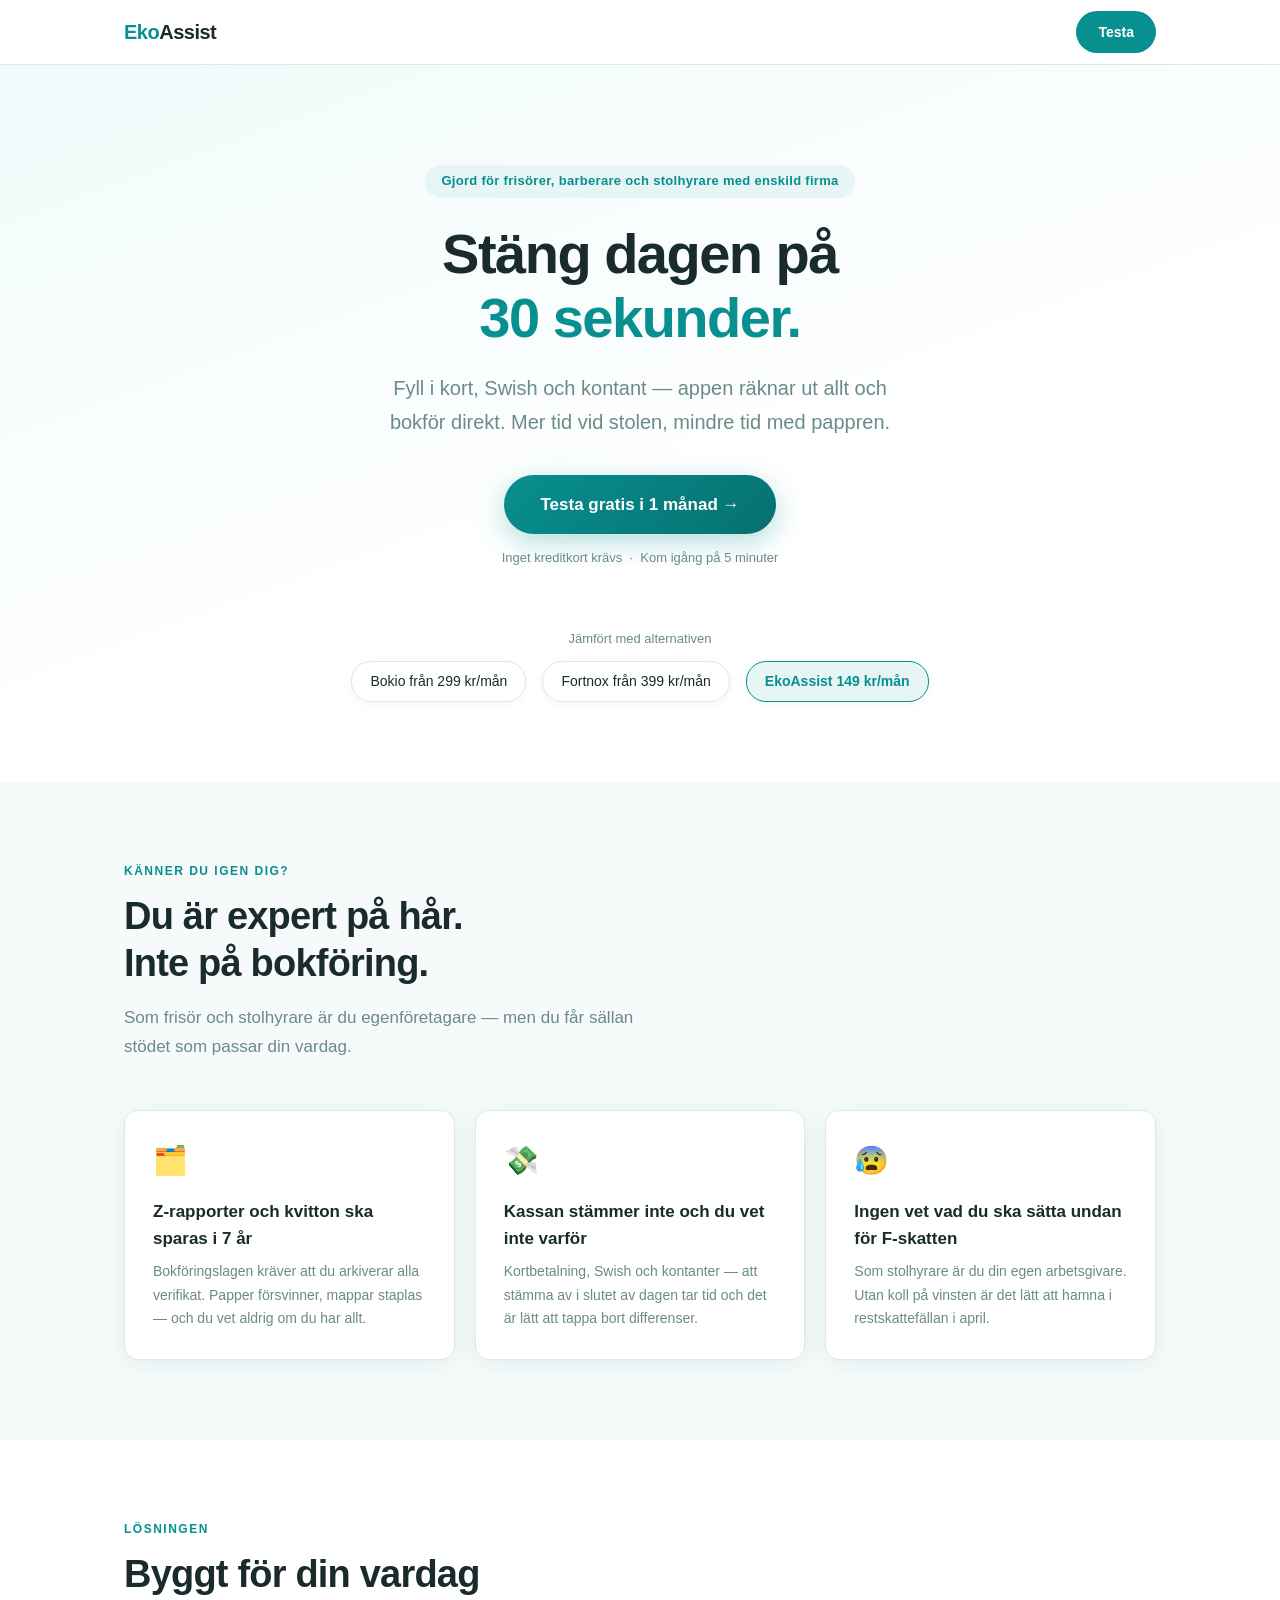
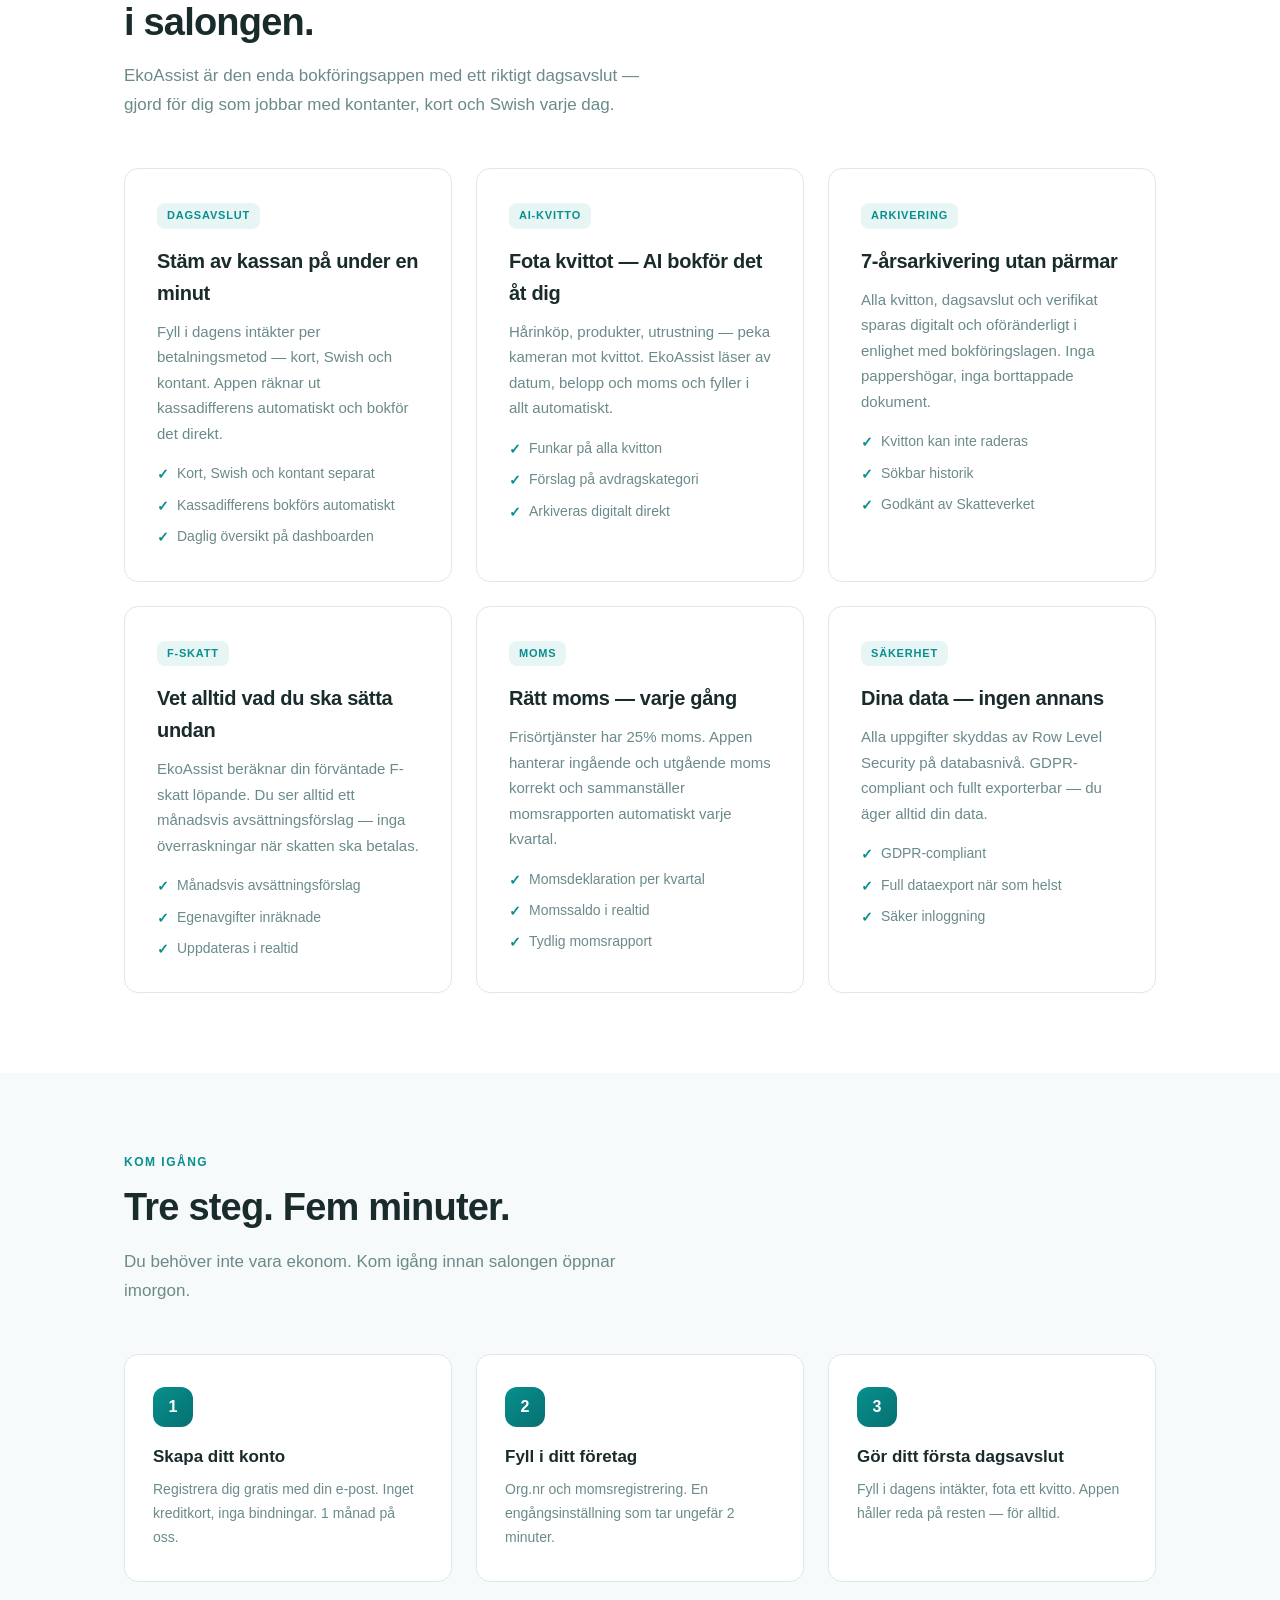
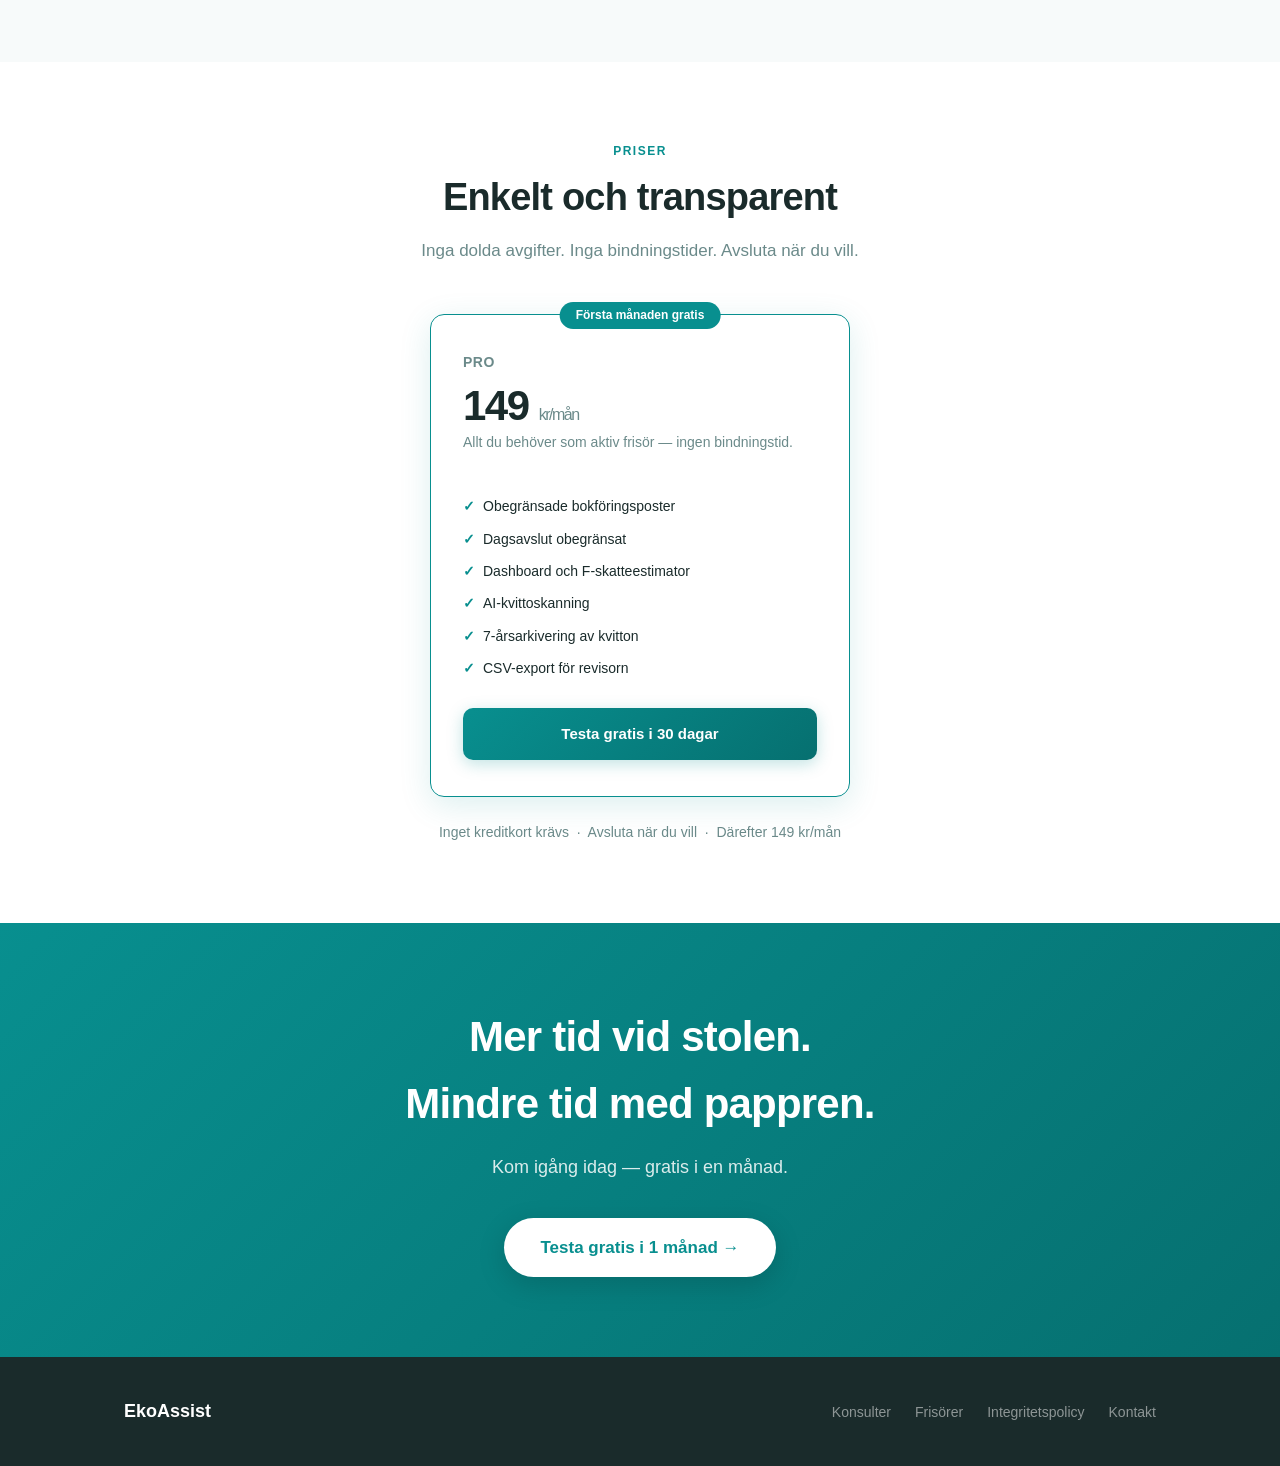
==== frisor/index.html @ 18a4c622 "Uppdatera landningssida: ta bort gratisplan, ny hero-copy - konsult/index.html: ta bort gratisplan, " ====
<!DOCTYPE html>
<html lang="sv">
<head>
  <meta charset="UTF-8" />
  <meta name="viewport" content="width=device-width, initial-scale=1.0" />
  <title>EkoAssist — Bokföring för frisörer och stolhyrare</title>
  <meta name="description" content="Dagsavslut, kvittoskanning och 7-årsarkivering. EkoAssist är bokföringsappen byggd för frisörer med enskild firma — smidig hantering av kassan varje dag." />
  <link rel="canonical" href="https://ekoassist.se/frisor" />
  <link rel="stylesheet" href="../assets/style.css" />

  <!-- Open Graph -->
  <meta property="og:title" content="EkoAssist — Bokföring för frisörer" />
  <meta property="og:description" content="Dagsavslut, kvittoskanning och 7-årsarkivering. Gjord för frisörer med enskild firma." />
  <meta property="og:url" content="https://ekoassist.se/frisor" />
  <meta property="og:type" content="website" />
</head>
<body>

  <!-- NAV -->
  <nav>
    <div class="container nav-inner">
      <a class="logo" href="https://ekoassist.se">Eko<span>Assist</span></a>
      <a class="nav-cta" href="https://app.ekoassist.se">Testa</a>
    </div>
  </nav>

  <!-- HERO -->
  <section class="hero">
    <div class="container">
      <div class="badge">Gjord för frisörer, barberare och stolhyrare med enskild firma</div>
      <h1>Stäng dagen på<br><em>30 sekunder.</em></h1>
      <p>Fyll i kort, Swish och kontant — appen räknar ut allt och bokför direkt. Mer tid vid stolen, mindre tid med pappren.</p>
      <a class="hero-cta" href="https://app.ekoassist.se">
        Testa gratis i 1 månad →
      </a>
      <span class="hero-sub">Inget kreditkort krävs &nbsp;·&nbsp; Kom igång på 5 minuter</span>

      <div class="hero-logos">
        <div>Jämfört med alternativen</div>
        <div class="vs-row">
          <div class="vs-chip">Bokio från 299 kr/mån</div>
          <div class="vs-chip">Fortnox från 399 kr/mån</div>
          <div class="vs-chip highlight">EkoAssist 149 kr/mån</div>
        </div>
      </div>
    </div>
  </section>

  <!-- PROBLEM -->
  <section class="problem">
    <div class="container">
      <div class="section-label">Känner du igen dig?</div>
      <h2 class="section-title">Du är expert på hår.<br>Inte på bokföring.</h2>
      <p class="section-sub">Som frisör och stolhyrare är du egenföretagare — men du får sällan stödet som passar din vardag.</p>
      <div class="pain-grid">
        <div class="pain-card">
          <div class="pain-icon">🗂️</div>
          <h3>Z-rapporter och kvitton ska sparas i 7 år</h3>
          <p>Bokföringslagen kräver att du arkiverar alla verifikat. Papper försvinner, mappar staplas — och du vet aldrig om du har allt.</p>
        </div>
        <div class="pain-card">
          <div class="pain-icon">💸</div>
          <h3>Kassan stämmer inte och du vet inte varför</h3>
          <p>Kortbetalning, Swish och kontanter — att stämma av i slutet av dagen tar tid och det är lätt att tappa bort differenser.</p>
        </div>
        <div class="pain-card">
          <div class="pain-icon">😰</div>
          <h3>Ingen vet vad du ska sätta undan för F-skatten</h3>
          <p>Som stolhyrare är du din egen arbetsgivare. Utan koll på vinsten är det lätt att hamna i restskattefällan i april.</p>
        </div>
      </div>
    </div>
  </section>

  <!-- FEATURES -->
  <section class="features">
    <div class="container">
      <div class="section-label">Lösningen</div>
      <h2 class="section-title">Byggt för din vardag<br>i salongen.</h2>
      <p class="section-sub">EkoAssist är den enda bokföringsappen med ett riktigt dagsavslut — gjord för dig som jobbar med kontanter, kort och Swish varje dag.</p>
      <div class="features-grid">

        <div class="feature-card">
          <div class="feature-tag">Dagsavslut</div>
          <h3>Stäm av kassan på under en minut</h3>
          <p>Fyll i dagens intäkter per betalningsmetod — kort, Swish och kontant. Appen räknar ut kassadifferens automatiskt och bokför det direkt.</p>
          <ul class="feature-list">
            <li>Kort, Swish och kontant separat</li>
            <li>Kassadifferens bokförs automatiskt</li>
            <li>Daglig översikt på dashboarden</li>
          </ul>
        </div>

        <div class="feature-card">
          <div class="feature-tag">AI-kvitto</div>
          <h3>Fota kvittot — AI bokför det åt dig</h3>
          <p>Hårinköp, produkter, utrustning — peka kameran mot kvittot. EkoAssist läser av datum, belopp och moms och fyller i allt automatiskt.</p>
          <ul class="feature-list">
            <li>Funkar på alla kvitton</li>
            <li>Förslag på avdragskategori</li>
            <li>Arkiveras digitalt direkt</li>
          </ul>
        </div>

        <div class="feature-card">
          <div class="feature-tag">Arkivering</div>
          <h3>7-årsarkivering utan pärmar</h3>
          <p>Alla kvitton, dagsavslut och verifikat sparas digitalt och oföränderligt i enlighet med bokföringslagen. Inga pappershögar, inga borttappade dokument.</p>
          <ul class="feature-list">
            <li>Kvitton kan inte raderas</li>
            <li>Sökbar historik</li>
            <li>Godkänt av Skatteverket</li>
          </ul>
        </div>

        <div class="feature-card">
          <div class="feature-tag">F-skatt</div>
          <h3>Vet alltid vad du ska sätta undan</h3>
          <p>EkoAssist beräknar din förväntade F-skatt löpande. Du ser alltid ett månadsvis avsättningsförslag — inga överraskningar när skatten ska betalas.</p>
          <ul class="feature-list">
            <li>Månadsvis avsättningsförslag</li>
            <li>Egenavgifter inräknade</li>
            <li>Uppdateras i realtid</li>
          </ul>
        </div>

        <div class="feature-card">
          <div class="feature-tag">Moms</div>
          <h3>Rätt moms — varje gång</h3>
          <p>Frisörtjänster har 25% moms. Appen hanterar ingående och utgående moms korrekt och sammanställer momsrapporten automatiskt varje kvartal.</p>
          <ul class="feature-list">
            <li>Momsdeklaration per kvartal</li>
            <li>Momssaldo i realtid</li>
            <li>Tydlig momsrapport</li>
          </ul>
        </div>

        <div class="feature-card">
          <div class="feature-tag">Säkerhet</div>
          <h3>Dina data — ingen annans</h3>
          <p>Alla uppgifter skyddas av Row Level Security på databasnivå. GDPR-compliant och fullt exporterbar — du äger alltid din data.</p>
          <ul class="feature-list">
            <li>GDPR-compliant</li>
            <li>Full dataexport när som helst</li>
            <li>Säker inloggning</li>
          </ul>
        </div>

      </div>
    </div>
  </section>

  <!-- HOW IT WORKS -->
  <section class="how">
    <div class="container">
      <div class="section-label">Kom igång</div>
      <h2 class="section-title">Tre steg. Fem minuter.</h2>
      <p class="section-sub">Du behöver inte vara ekonom. Kom igång innan salongen öppnar imorgon.</p>
      <div class="steps">
        <div class="step">
          <div class="step-num">1</div>
          <h3>Skapa ditt konto</h3>
          <p>Registrera dig gratis med din e-post. Inget kreditkort, inga bindningar. 1 månad på oss.</p>
        </div>
        <div class="step">
          <div class="step-num">2</div>
          <h3>Fyll i ditt företag</h3>
          <p>Org.nr och momsregistrering. En engångsinställning som tar ungefär 2 minuter.</p>
        </div>
        <div class="step">
          <div class="step-num">3</div>
          <h3>Gör ditt första dagsavslut</h3>
          <p>Fyll i dagens intäkter, fota ett kvitto. Appen håller reda på resten — för alltid.</p>
        </div>
      </div>
    </div>
  </section>

  <!-- PRICING -->
  <section class="pricing">
    <div class="container">
      <div class="section-label">Priser</div>
      <h2 class="section-title">Enkelt och transparent</h2>
      <p class="section-sub" style="margin: 0 auto;">Inga dolda avgifter. Inga bindningstider. Avsluta när du vill.</p>
      <div class="pricing-grid pricing-single">

        <div class="price-card featured">
          <div class="featured-badge">Första månaden gratis</div>
          <div class="price-name">Pro</div>
          <div class="price-amount">149 <span>kr/mån</span></div>
          <div class="price-desc">Allt du behöver som aktiv frisör — ingen bindningstid.</div>
          <ul class="price-features">
            <li>Obegränsade bokföringsposter</li>
            <li>Dagsavslut obegränsat</li>
            <li>Dashboard och F-skatteestimator</li>
            <li>AI-kvittoskanning</li>
            <li>7-årsarkivering av kvitton</li>
            <li>CSV-export för revisorn</li>
          </ul>
          <a class="price-btn primary" href="https://app.ekoassist.se">Testa gratis i 30 dagar</a>
        </div>

      </div>
      <p class="pricing-note">Inget kreditkort krävs &nbsp;·&nbsp; Avsluta när du vill &nbsp;·&nbsp; Därefter 149 kr/mån</p>
    </div>
  </section>

  <!-- CTA BANNER -->
  <section class="cta-banner">
    <div class="container">
      <h2>Mer tid vid stolen.<br>Mindre tid med pappren.</h2>
      <p>Kom igång idag — gratis i en månad.</p>
      <a class="cta-white" href="https://app.ekoassist.se">Testa gratis i 1 månad →</a>
    </div>
  </section>

  <!-- FOOTER -->
  <footer>
    <div class="container footer-inner">
      <div class="footer-logo">EkoAssist</div>
      <ul class="footer-links">
        <li><a href="/konsult">Konsulter</a></li>
        <li><a href="/frisor">Frisörer</a></li>
        <li><a href="https://app.ekoassist.se/integritetspolicy">Integritetspolicy</a></li>
        <li><a href="mailto:hej@ekoassist.se">Kontakt</a></li>
      </ul>
    </div>
  </footer>

</body>
</html>
---- assets/style.css ----
/* ── Reset & base ──────────────────────────────────── */
*, *::before, *::after { box-sizing: border-box; margin: 0; padding: 0; }

:root {
  --teal:       #088F8F;
  --teal-dark:  #067070;
  --teal-light: #E8F5F5;
  --bg:         #F7FAFA;
  --white:      #FFFFFF;
  --text:       #1A2B2B;
  --muted:      #6B8A8A;
  --border:     #DDE8E8;
  --radius:     14px;
  --shadow:     0 4px 24px rgba(8,143,143,0.10);
}

html { scroll-behavior: smooth; }

body {
  font-family: -apple-system, BlinkMacSystemFont, 'Segoe UI', sans-serif;
  font-size: 16px;
  color: var(--text);
  background: var(--white);
  line-height: 1.6;
}

/* ── Layout ────────────────────────────────────────── */
.container {
  max-width: 1080px;
  margin: 0 auto;
  padding: 0 24px;
}

section { padding: 80px 0; }

/* ── Nav ────────────────────────────────────────────── */
nav {
  position: sticky;
  top: 0;
  z-index: 100;
  background: rgba(255,255,255,0.92);
  backdrop-filter: blur(12px);
  border-bottom: 1px solid var(--border);
}

.nav-inner {
  display: flex;
  align-items: center;
  justify-content: space-between;
  height: 64px;
}

.logo {
  font-size: 20px;
  font-weight: 800;
  color: var(--teal);
  text-decoration: none;
  letter-spacing: -0.5px;
}

.logo span { color: var(--text); }

.nav-cta {
  background: var(--teal);
  color: var(--white);
  border: none;
  border-radius: 24px;
  padding: 10px 22px;
  font-size: 14px;
  font-weight: 600;
  cursor: pointer;
  text-decoration: none;
  transition: background 0.2s;
}

.nav-cta:hover { background: var(--teal-dark); }

/* ── Hero ────────────────────────────────────────────── */
.hero {
  background: linear-gradient(160deg, #F0FAFA 0%, #FFFFFF 60%);
  padding: 100px 0 80px;
  text-align: center;
}

.badge {
  display: inline-block;
  background: var(--teal-light);
  color: var(--teal);
  font-size: 13px;
  font-weight: 600;
  padding: 6px 16px;
  border-radius: 20px;
  margin-bottom: 24px;
  letter-spacing: 0.3px;
}

.hero h1 {
  font-size: clamp(32px, 5vw, 56px);
  font-weight: 800;
  letter-spacing: -1.5px;
  line-height: 1.15;
  margin-bottom: 20px;
  color: var(--text);
}

.hero h1 em {
  font-style: normal;
  color: var(--teal);
}

.hero p {
  font-size: clamp(16px, 2vw, 20px);
  color: var(--muted);
  max-width: 540px;
  margin: 0 auto 36px;
  line-height: 1.7;
}

.hero-cta {
  display: inline-flex;
  align-items: center;
  gap: 8px;
  background: linear-gradient(135deg, var(--teal) 0%, var(--teal-dark) 100%);
  color: var(--white);
  padding: 16px 36px;
  border-radius: 50px;
  font-size: 17px;
  font-weight: 700;
  text-decoration: none;
  box-shadow: 0 8px 28px rgba(8,143,143,0.30);
  transition: transform 0.2s, box-shadow 0.2s;
}

.hero-cta:hover {
  transform: translateY(-2px);
  box-shadow: 0 12px 36px rgba(8,143,143,0.38);
}

.hero-sub {
  display: block;
  margin-top: 14px;
  font-size: 13px;
  color: var(--muted);
}

.hero-logos {
  margin-top: 60px;
  font-size: 13px;
  color: var(--muted);
}

.vs-row {
  display: flex;
  align-items: center;
  justify-content: center;
  gap: 16px;
  margin-top: 12px;
  flex-wrap: wrap;
}

.vs-chip {
  background: var(--white);
  border: 1px solid var(--border);
  border-radius: 20px;
  padding: 8px 18px;
  font-size: 14px;
  font-weight: 500;
  color: var(--text);
  box-shadow: 0 2px 8px rgba(8,143,143,0.06);
}

.vs-chip.highlight {
  background: var(--teal-light);
  border-color: var(--teal);
  color: var(--teal);
  font-weight: 700;
}

/* ── Problem ─────────────────────────────────────────── */
.problem { background: var(--bg); }

.section-label {
  font-size: 12px;
  font-weight: 700;
  letter-spacing: 1.5px;
  text-transform: uppercase;
  color: var(--teal);
  margin-bottom: 12px;
}

.section-title {
  font-size: clamp(24px, 3.5vw, 38px);
  font-weight: 800;
  letter-spacing: -0.8px;
  margin-bottom: 16px;
  line-height: 1.25;
}

.section-sub {
  font-size: 17px;
  color: var(--muted);
  max-width: 520px;
  line-height: 1.7;
  margin-bottom: 48px;
}

.pain-grid {
  display: grid;
  grid-template-columns: repeat(auto-fit, minmax(280px, 1fr));
  gap: 20px;
}

.pain-card {
  background: var(--white);
  border-radius: var(--radius);
  padding: 28px;
  border: 1px solid var(--border);
  box-shadow: var(--shadow);
}

.pain-icon { font-size: 28px; margin-bottom: 14px; }

.pain-card h3 {
  font-size: 17px;
  font-weight: 700;
  margin-bottom: 8px;
  color: var(--text);
}

.pain-card p { font-size: 14px; color: var(--muted); line-height: 1.7; }

/* ── Features ─────────────────────────────────────────── */
.features { background: var(--white); }

.features-grid {
  display: grid;
  grid-template-columns: repeat(auto-fit, minmax(300px, 1fr));
  gap: 24px;
  margin-top: 8px;
}

.feature-card {
  border-radius: var(--radius);
  padding: 32px;
  border: 1.5px solid var(--border);
  transition: border-color 0.2s, box-shadow 0.2s;
}

.feature-card:hover {
  border-color: var(--teal);
  box-shadow: var(--shadow);
}

.feature-tag {
  display: inline-block;
  background: var(--teal-light);
  color: var(--teal);
  font-size: 11px;
  font-weight: 700;
  letter-spacing: 0.8px;
  text-transform: uppercase;
  padding: 4px 10px;
  border-radius: 8px;
  margin-bottom: 16px;
}

.feature-card h3 {
  font-size: 20px;
  font-weight: 700;
  margin-bottom: 10px;
  letter-spacing: -0.3px;
}

.feature-card p { font-size: 15px; color: var(--muted); line-height: 1.7; }

.feature-list {
  list-style: none;
  margin-top: 16px;
  display: flex;
  flex-direction: column;
  gap: 8px;
}

.feature-list li {
  font-size: 14px;
  color: var(--muted);
  display: flex;
  align-items: flex-start;
  gap: 8px;
}

.feature-list li::before {
  content: '✓';
  color: var(--teal);
  font-weight: 700;
  flex-shrink: 0;
  margin-top: 1px;
}

/* ── How it works ─────────────────────────────────────── */
.how { background: var(--bg); }

.steps {
  display: grid;
  grid-template-columns: repeat(auto-fit, minmax(260px, 1fr));
  gap: 24px;
  margin-top: 8px;
  counter-reset: step;
}

.step {
  background: var(--white);
  border-radius: var(--radius);
  padding: 32px 28px;
  border: 1px solid var(--border);
  position: relative;
}

.step-num {
  width: 40px;
  height: 40px;
  background: linear-gradient(135deg, var(--teal) 0%, var(--teal-dark) 100%);
  color: var(--white);
  border-radius: 12px;
  display: flex;
  align-items: center;
  justify-content: center;
  font-size: 16px;
  font-weight: 800;
  margin-bottom: 16px;
}

.step h3 { font-size: 17px; font-weight: 700; margin-bottom: 8px; }
.step p  { font-size: 14px; color: var(--muted); line-height: 1.7; }

/* ── Pricing ─────────────────────────────────────────── */
.pricing { background: var(--white); text-align: center; }

.pricing-grid {
  display: grid;
  grid-template-columns: repeat(auto-fit, minmax(280px, 1fr));
  gap: 24px;
  max-width: 680px;
  margin: 48px auto 0;
}

.pricing-single {
  max-width: 420px;
}

.price-card {
  border-radius: var(--radius);
  padding: 36px 32px;
  border: 1.5px solid var(--border);
  text-align: left;
}

.price-card.featured {
  border-color: var(--teal);
  box-shadow: 0 8px 32px rgba(8,143,143,0.14);
  position: relative;
}

.featured-badge {
  position: absolute;
  top: -13px;
  left: 50%;
  transform: translateX(-50%);
  background: var(--teal);
  color: var(--white);
  font-size: 12px;
  font-weight: 700;
  padding: 4px 16px;
  border-radius: 20px;
  white-space: nowrap;
}

.price-name {
  font-size: 14px;
  font-weight: 700;
  letter-spacing: 0.5px;
  text-transform: uppercase;
  color: var(--muted);
  margin-bottom: 12px;
}

.price-amount {
  font-size: 42px;
  font-weight: 800;
  color: var(--text);
  letter-spacing: -1.5px;
  line-height: 1;
  margin-bottom: 4px;
}

.price-amount span { font-size: 16px; font-weight: 500; color: var(--muted); }

.price-desc {
  font-size: 14px;
  color: var(--muted);
  margin-bottom: 24px;
  min-height: 40px;
}

.price-features {
  list-style: none;
  display: flex;
  flex-direction: column;
  gap: 10px;
  margin-bottom: 28px;
}

.price-features li {
  font-size: 14px;
  color: var(--text);
  display: flex;
  align-items: flex-start;
  gap: 8px;
}

.price-features li::before {
  content: '✓';
  color: var(--teal);
  font-weight: 700;
  flex-shrink: 0;
}

.price-features li.muted { color: var(--muted); }
.price-features li.muted::before { color: var(--border); }

.price-btn {
  display: block;
  width: 100%;
  padding: 14px;
  border-radius: 10px;
  font-size: 15px;
  font-weight: 700;
  text-align: center;
  text-decoration: none;
  cursor: pointer;
  border: none;
  transition: opacity 0.2s;
}

.price-btn:hover { opacity: 0.88; }

.price-btn.primary {
  background: linear-gradient(135deg, var(--teal) 0%, var(--teal-dark) 100%);
  color: var(--white);
  box-shadow: 0 4px 16px rgba(8,143,143,0.25);
}

.price-btn.secondary {
  background: var(--teal-light);
  color: var(--teal);
}

.pricing-note {
  margin-top: 24px;
  font-size: 14px;
  color: var(--muted);
}

/* ── CTA banner ─────────────────────────────────────────── */
.cta-banner {
  background: linear-gradient(135deg, var(--teal) 0%, var(--teal-dark) 100%);
  padding: 80px 0;
  text-align: center;
  color: var(--white);
}

.cta-banner h2 {
  font-size: clamp(26px, 4vw, 42px);
  font-weight: 800;
  letter-spacing: -0.8px;
  margin-bottom: 16px;
}

.cta-banner p {
  font-size: 18px;
  opacity: 0.85;
  margin-bottom: 36px;
}

.cta-white {
  display: inline-block;
  background: var(--white);
  color: var(--teal);
  padding: 16px 36px;
  border-radius: 50px;
  font-size: 17px;
  font-weight: 700;
  text-decoration: none;
  box-shadow: 0 8px 28px rgba(0,0,0,0.15);
  transition: transform 0.2s;
}

.cta-white:hover { transform: translateY(-2px); }

/* ── Footer ─────────────────────────────────────────────── */
footer {
  background: var(--text);
  color: rgba(255,255,255,0.6);
  padding: 40px 0;
}

.footer-inner {
  display: flex;
  align-items: center;
  justify-content: space-between;
  flex-wrap: wrap;
  gap: 16px;
}

.footer-logo {
  font-size: 18px;
  font-weight: 800;
  color: var(--white);
}

.footer-links {
  display: flex;
  gap: 24px;
  list-style: none;
}

.footer-links a {
  font-size: 14px;
  color: rgba(255,255,255,0.5);
  text-decoration: none;
  transition: color 0.2s;
}

.footer-links a:hover { color: var(--white); }

/* ── Responsive ─────────────────────────────────────────── */
@media (max-width: 640px) {
  section { padding: 56px 0; }
  .hero   { padding: 72px 0 56px; }
  .footer-inner { flex-direction: column; align-items: flex-start; }
}
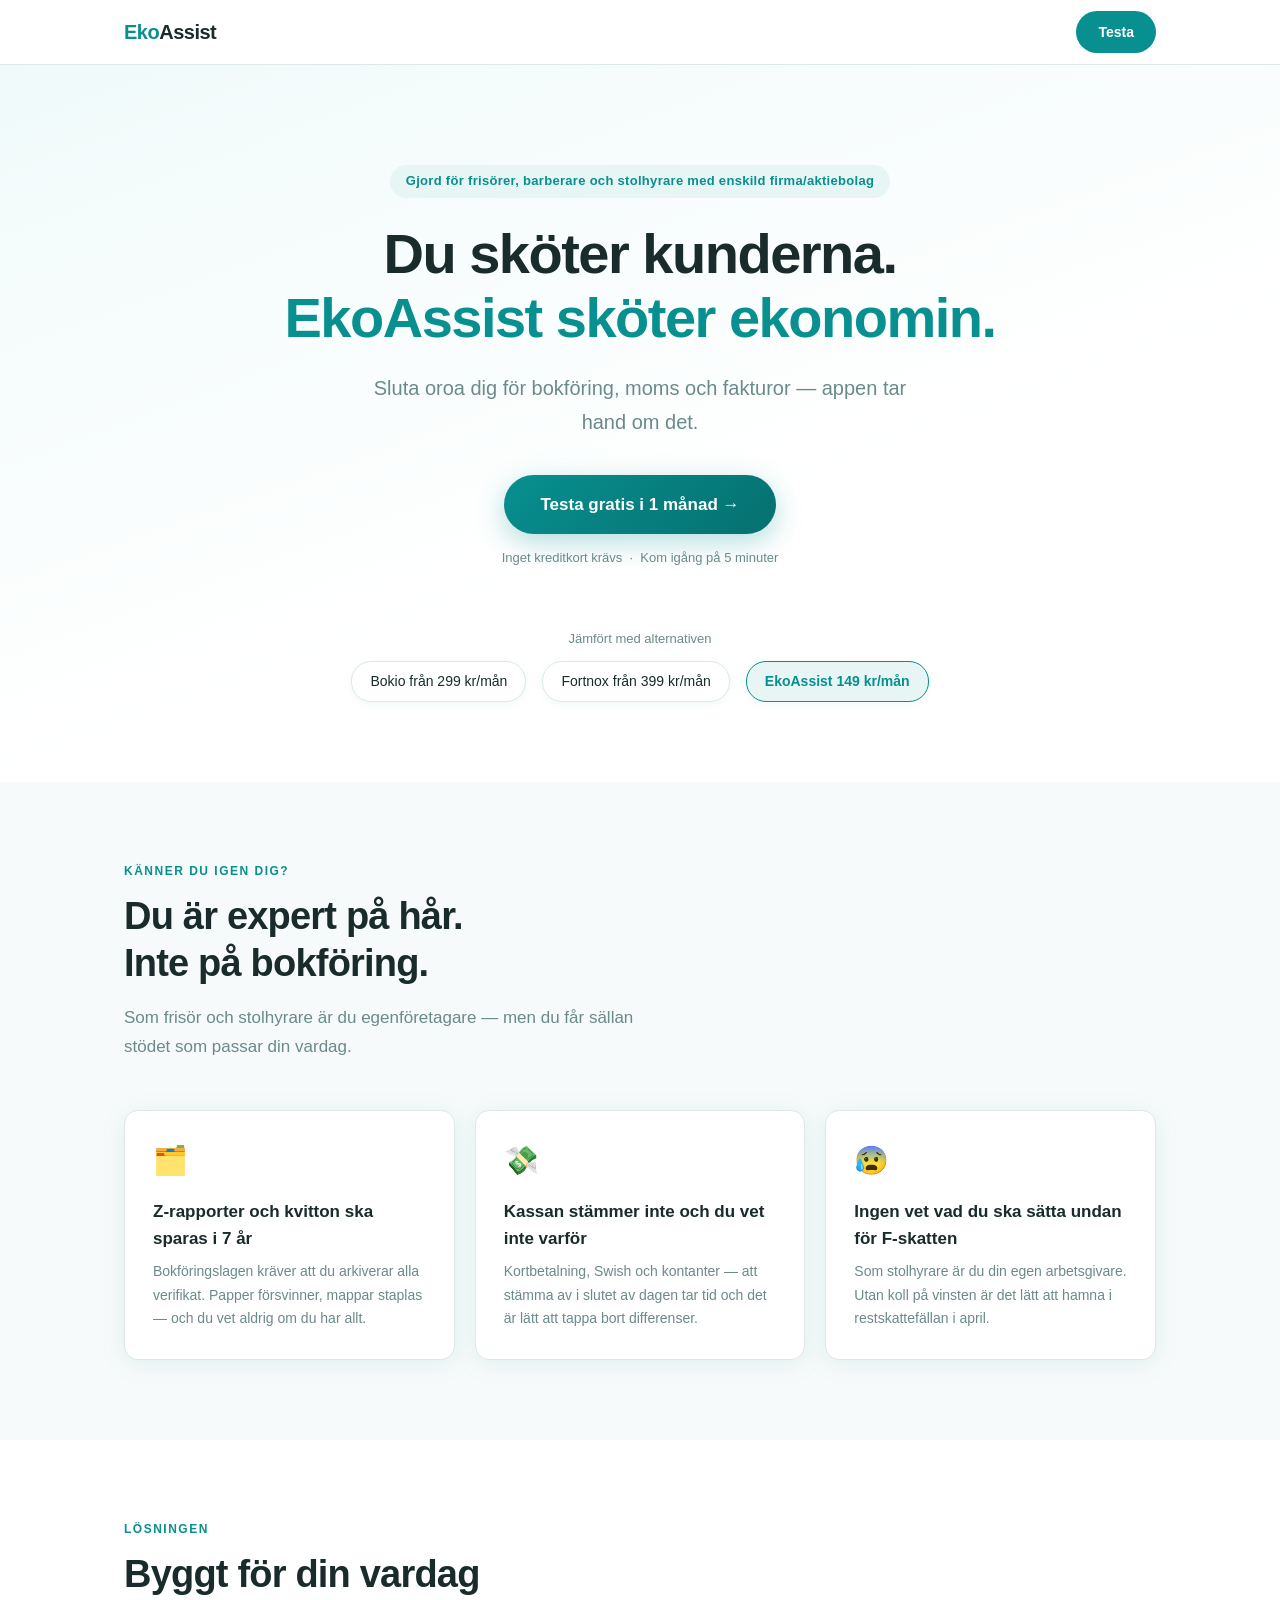
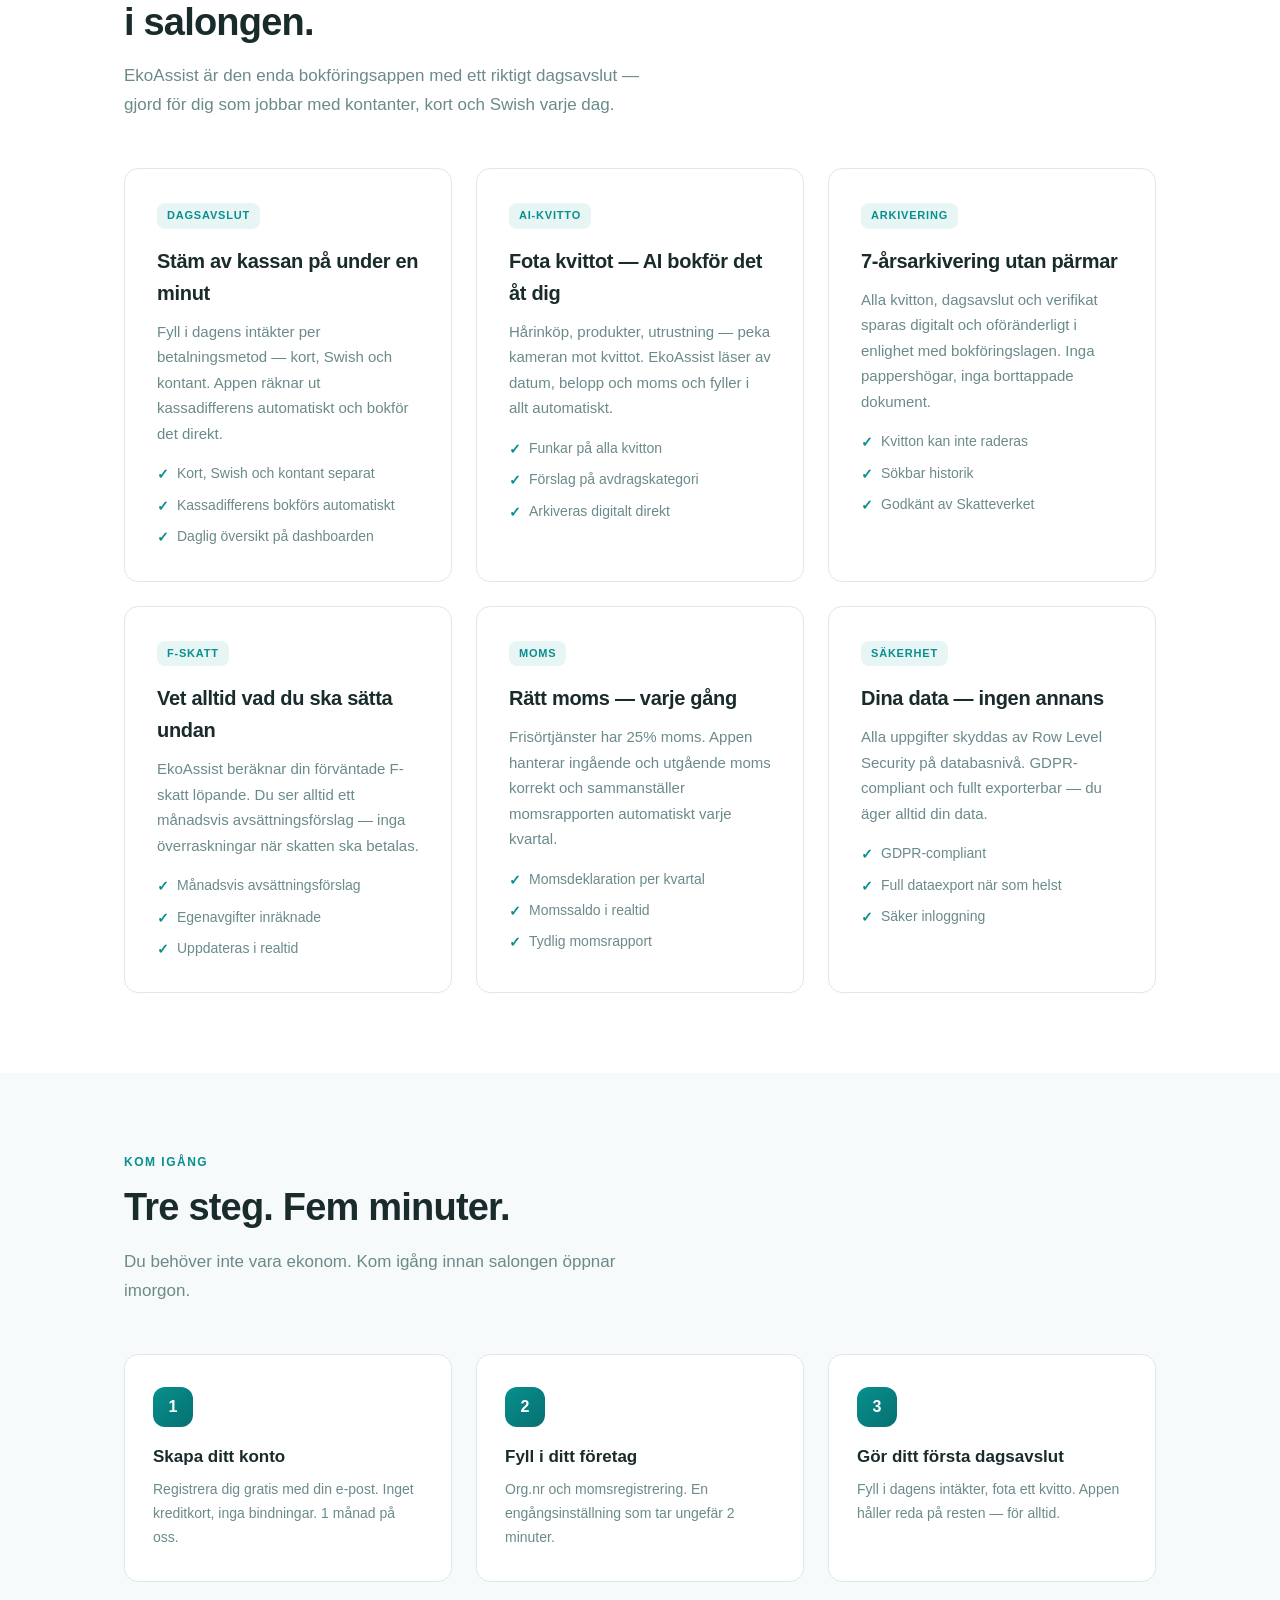
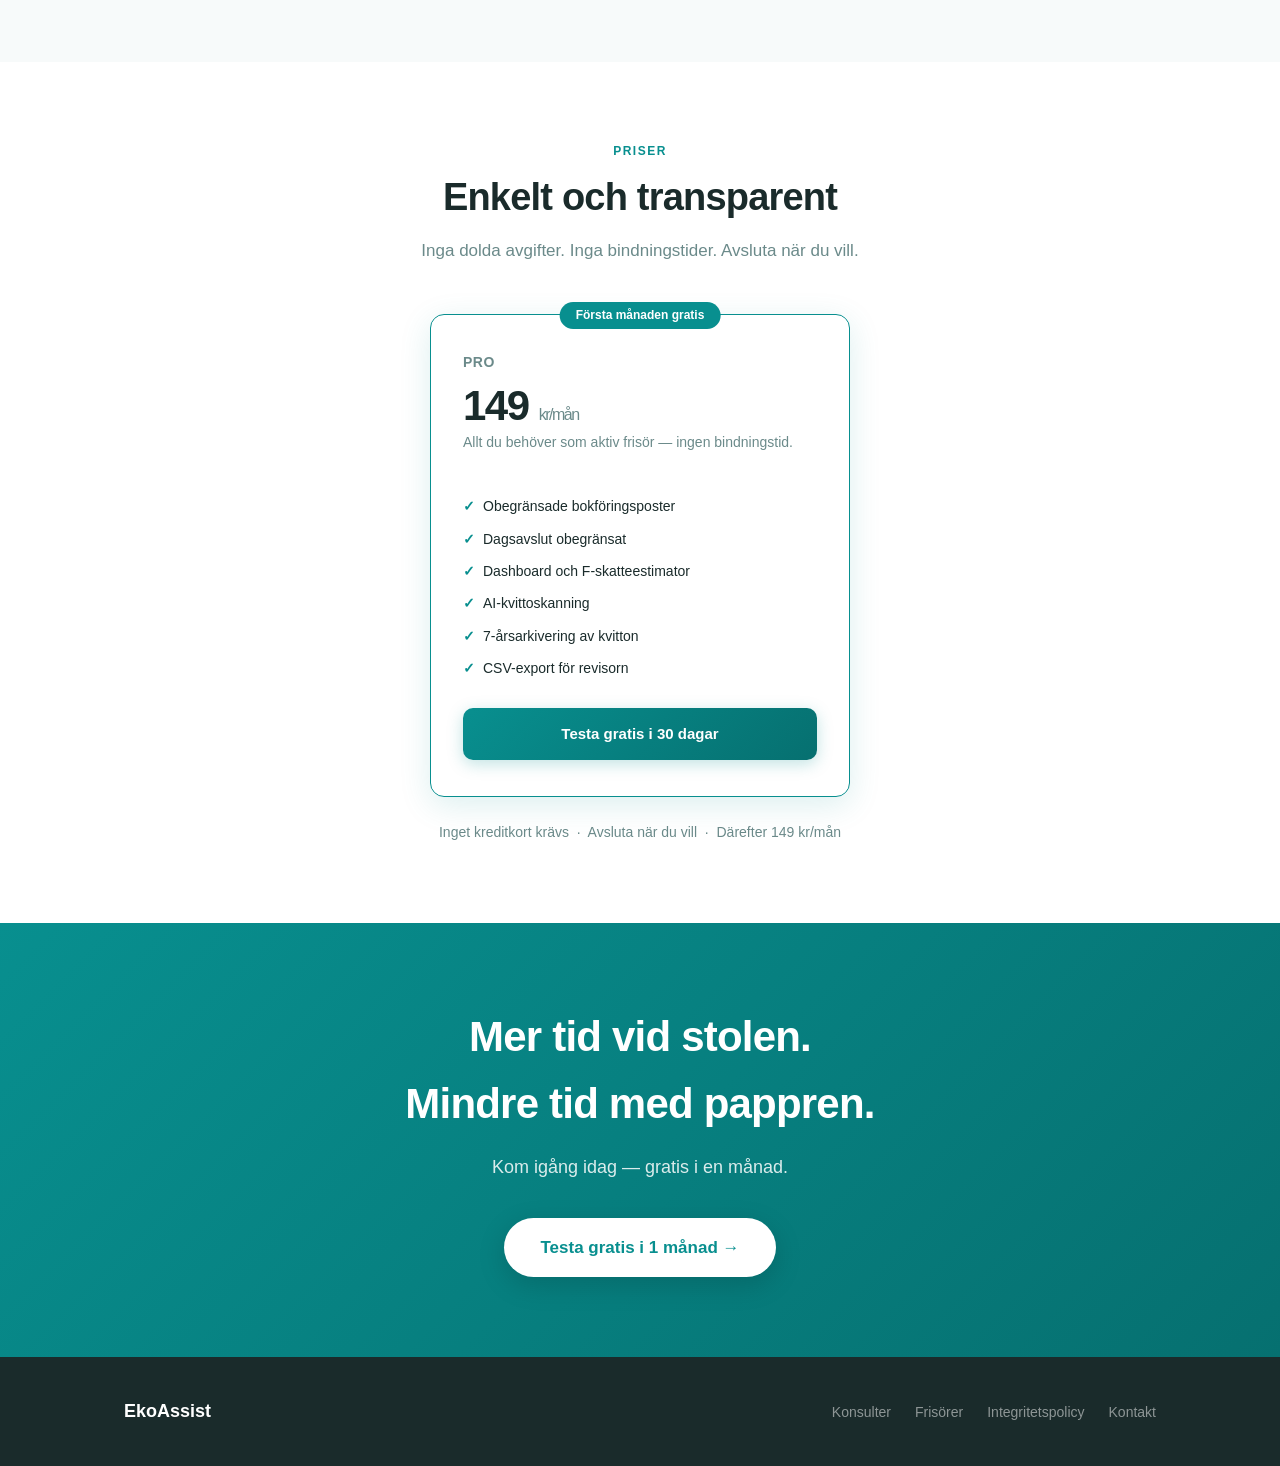
==== commit 8d7f52c8: "Ny slogan: 'Du sköter kunderna. EkoAssist sköter ekonomin.' - konsult/index.html: ny H1 + subline + " ====
--- a/frisor/index.html
+++ b/frisor/index.html
@@ -27,9 +27,9 @@
   <!-- HERO -->
   <section class="hero">
     <div class="container">
-      <div class="badge">Gjord för frisörer, barberare och stolhyrare med enskild firma</div>
-      <h1>Stäng dagen på<br><em>30 sekunder.</em></h1>
-      <p>Fyll i kort, Swish och kontant — appen räknar ut allt och bokför direkt. Mer tid vid stolen, mindre tid med pappren.</p>
+      <div class="badge">Gjord för frisörer, barberare och stolhyrare med enskild firma/aktiebolag</div>
+      <h1>Du sköter kunderna.<br><em>EkoAssist sköter ekonomin.</em></h1>
+      <p>Sluta oroa dig för bokföring, moms och fakturor — appen tar hand om det.</p>
       <a class="hero-cta" href="https://app.ekoassist.se">
         Testa gratis i 1 månad →
       </a>
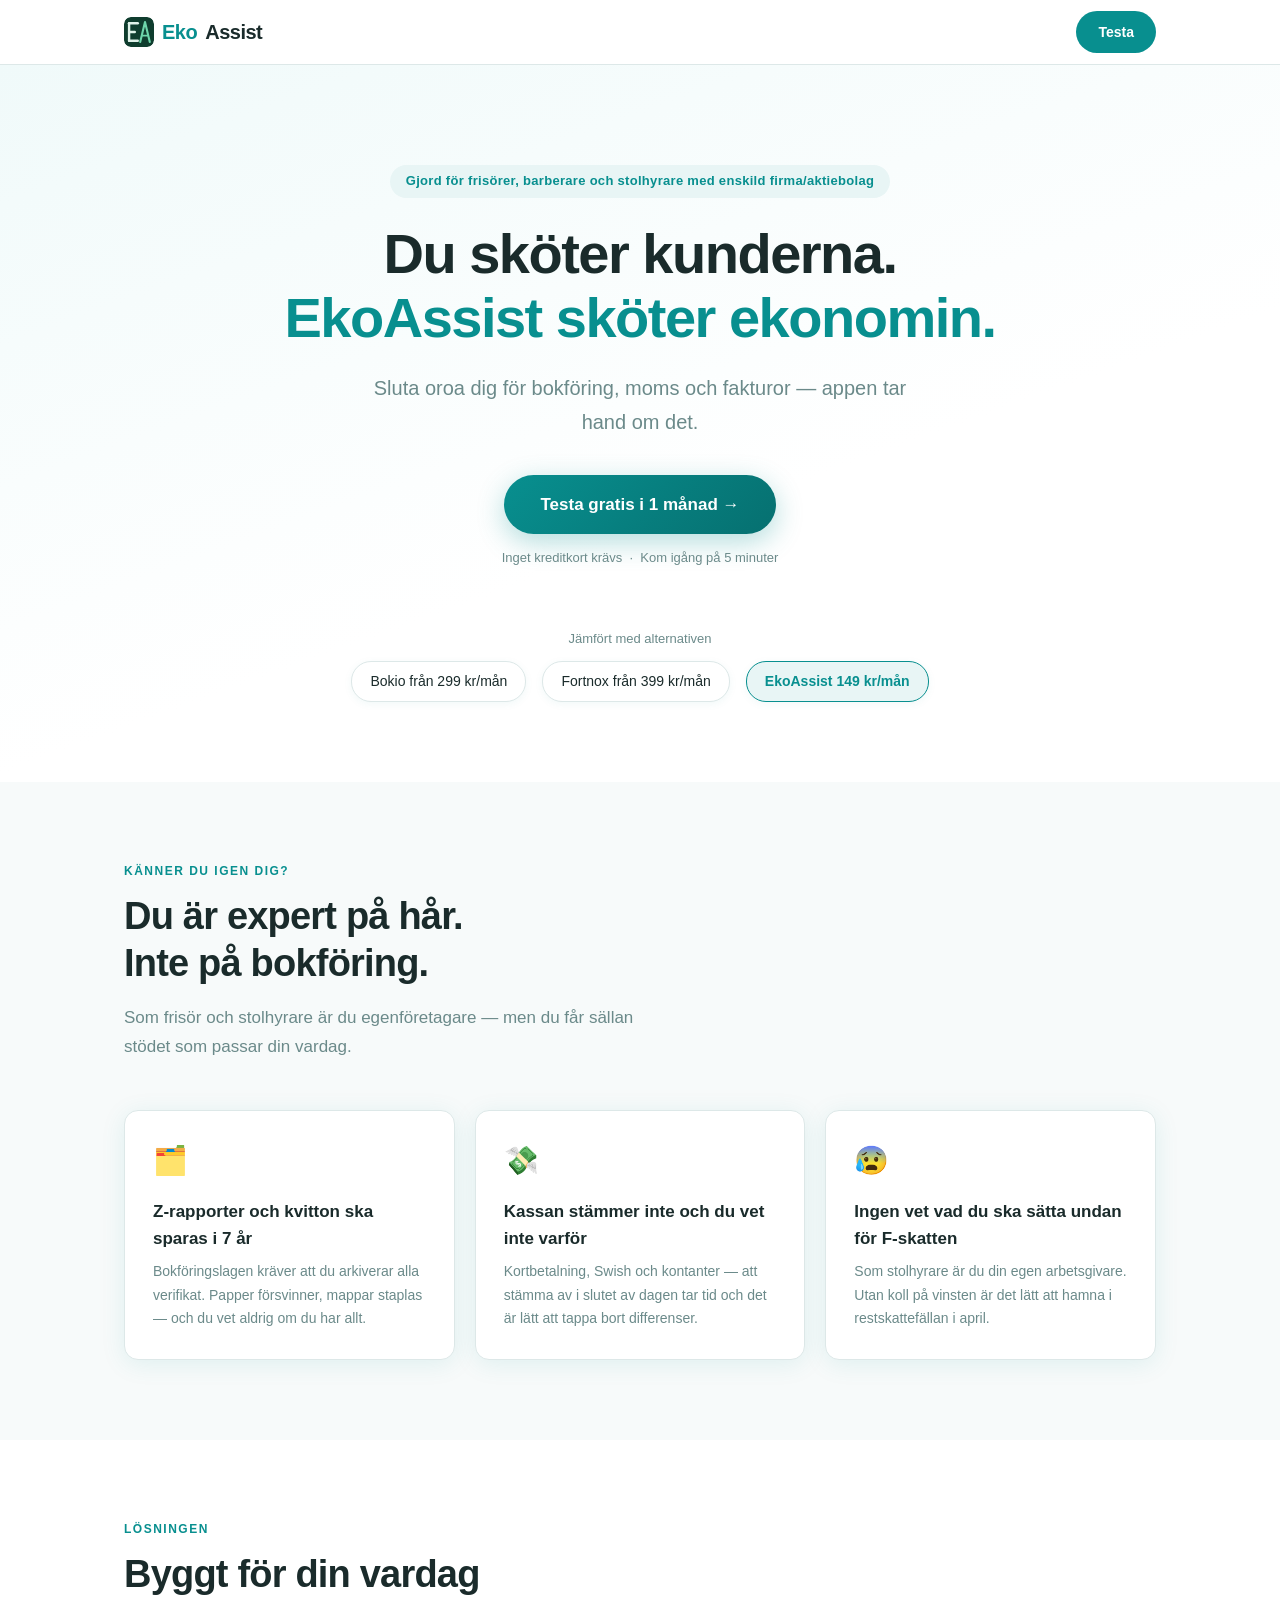
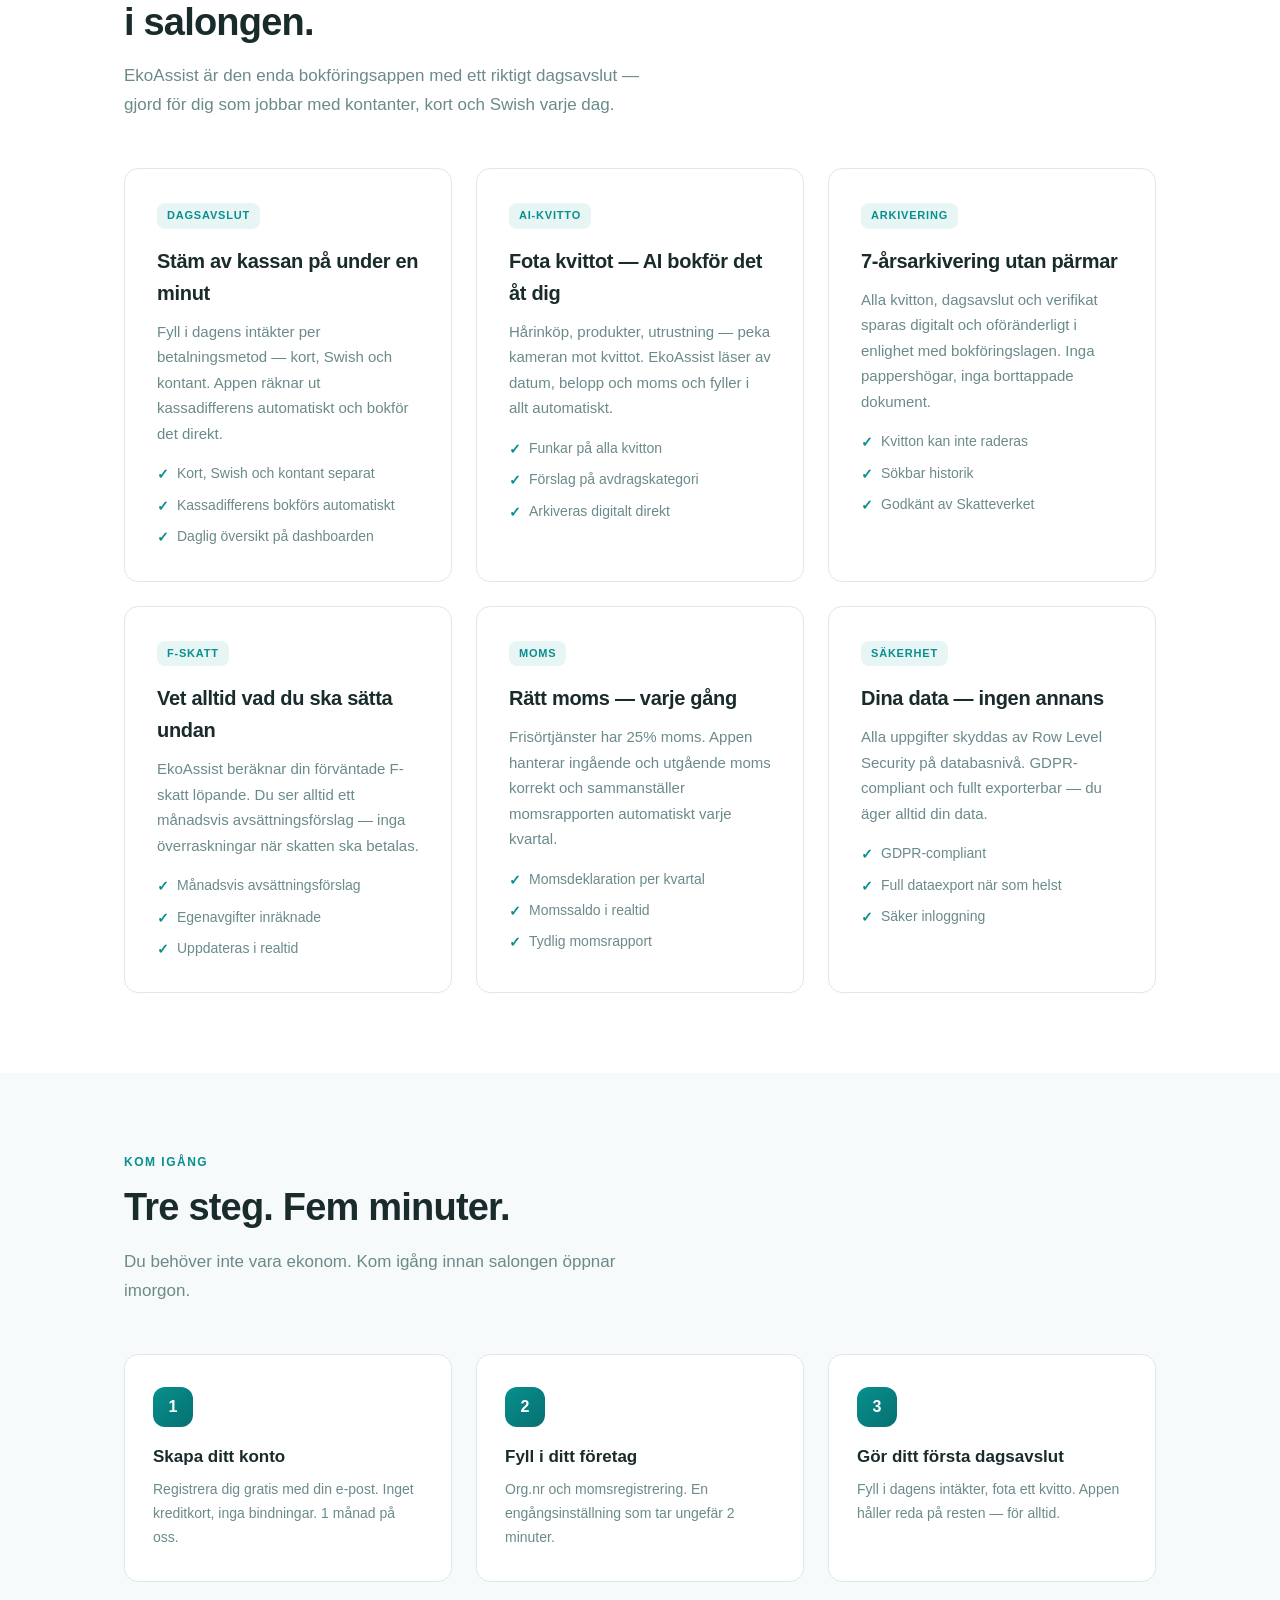
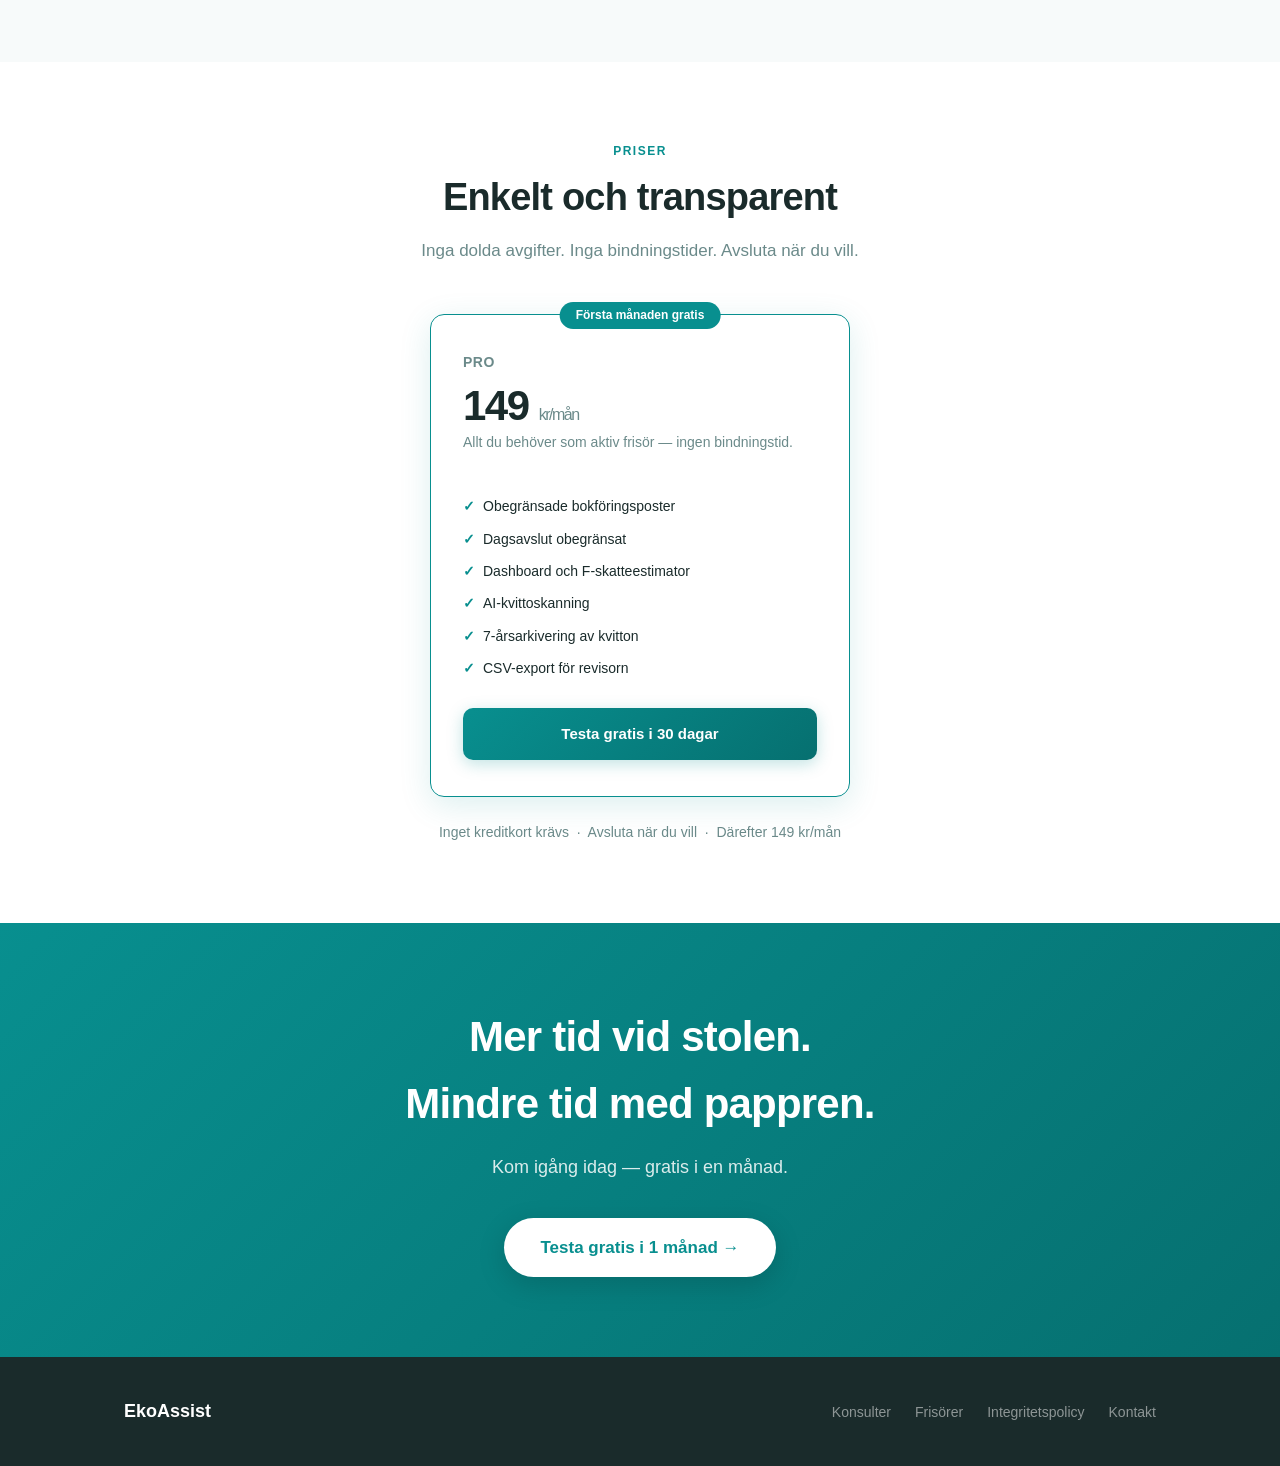
==== commit db80340a: "Lägg till favicon och logotyp på landningssidan - assets/ekoassist-favicon.svg: EA-monogram (mörk gr" ====
--- a/frisor/index.html
+++ b/frisor/index.html
@@ -7,6 +7,8 @@
   <meta name="description" content="Dagsavslut, kvittoskanning och 7-årsarkivering. EkoAssist är bokföringsappen byggd för frisörer med enskild firma — smidig hantering av kassan varje dag." />
   <link rel="canonical" href="https://ekoassist.se/frisor" />
   <link rel="stylesheet" href="../assets/style.css" />
+  <link rel="icon" type="image/svg+xml" href="../assets/ekoassist-favicon.svg" />
+  <link rel="apple-touch-icon" href="../assets/ekoassist-favicon.svg" />
 
   <!-- Open Graph -->
   <meta property="og:title" content="EkoAssist — Bokföring för frisörer" />
@@ -19,7 +21,10 @@
   <!-- NAV -->
   <nav>
     <div class="container nav-inner">
-      <a class="logo" href="https://ekoassist.se">Eko<span>Assist</span></a>
+      <a class="logo" href="https://ekoassist.se">
+        <img src="../assets/ekoassist-favicon.svg" alt="" class="nav-icon">
+        Eko<span>Assist</span>
+      </a>
       <a class="nav-cta" href="https://app.ekoassist.se">Testa</a>
     </div>
   </nav>
--- a/assets/style.css
+++ b/assets/style.css
@@ -51,6 +51,9 @@
 }
 
 .logo {
+  display: flex;
+  align-items: center;
+  gap: 8px;
   font-size: 20px;
   font-weight: 800;
   color: var(--teal);
@@ -59,6 +62,13 @@
 }
 
 .logo span { color: var(--text); }
+
+.nav-icon {
+  width: 30px;
+  height: 30px;
+  border-radius: 7px;
+  flex-shrink: 0;
+}
 
 .nav-cta {
   background: var(--teal);
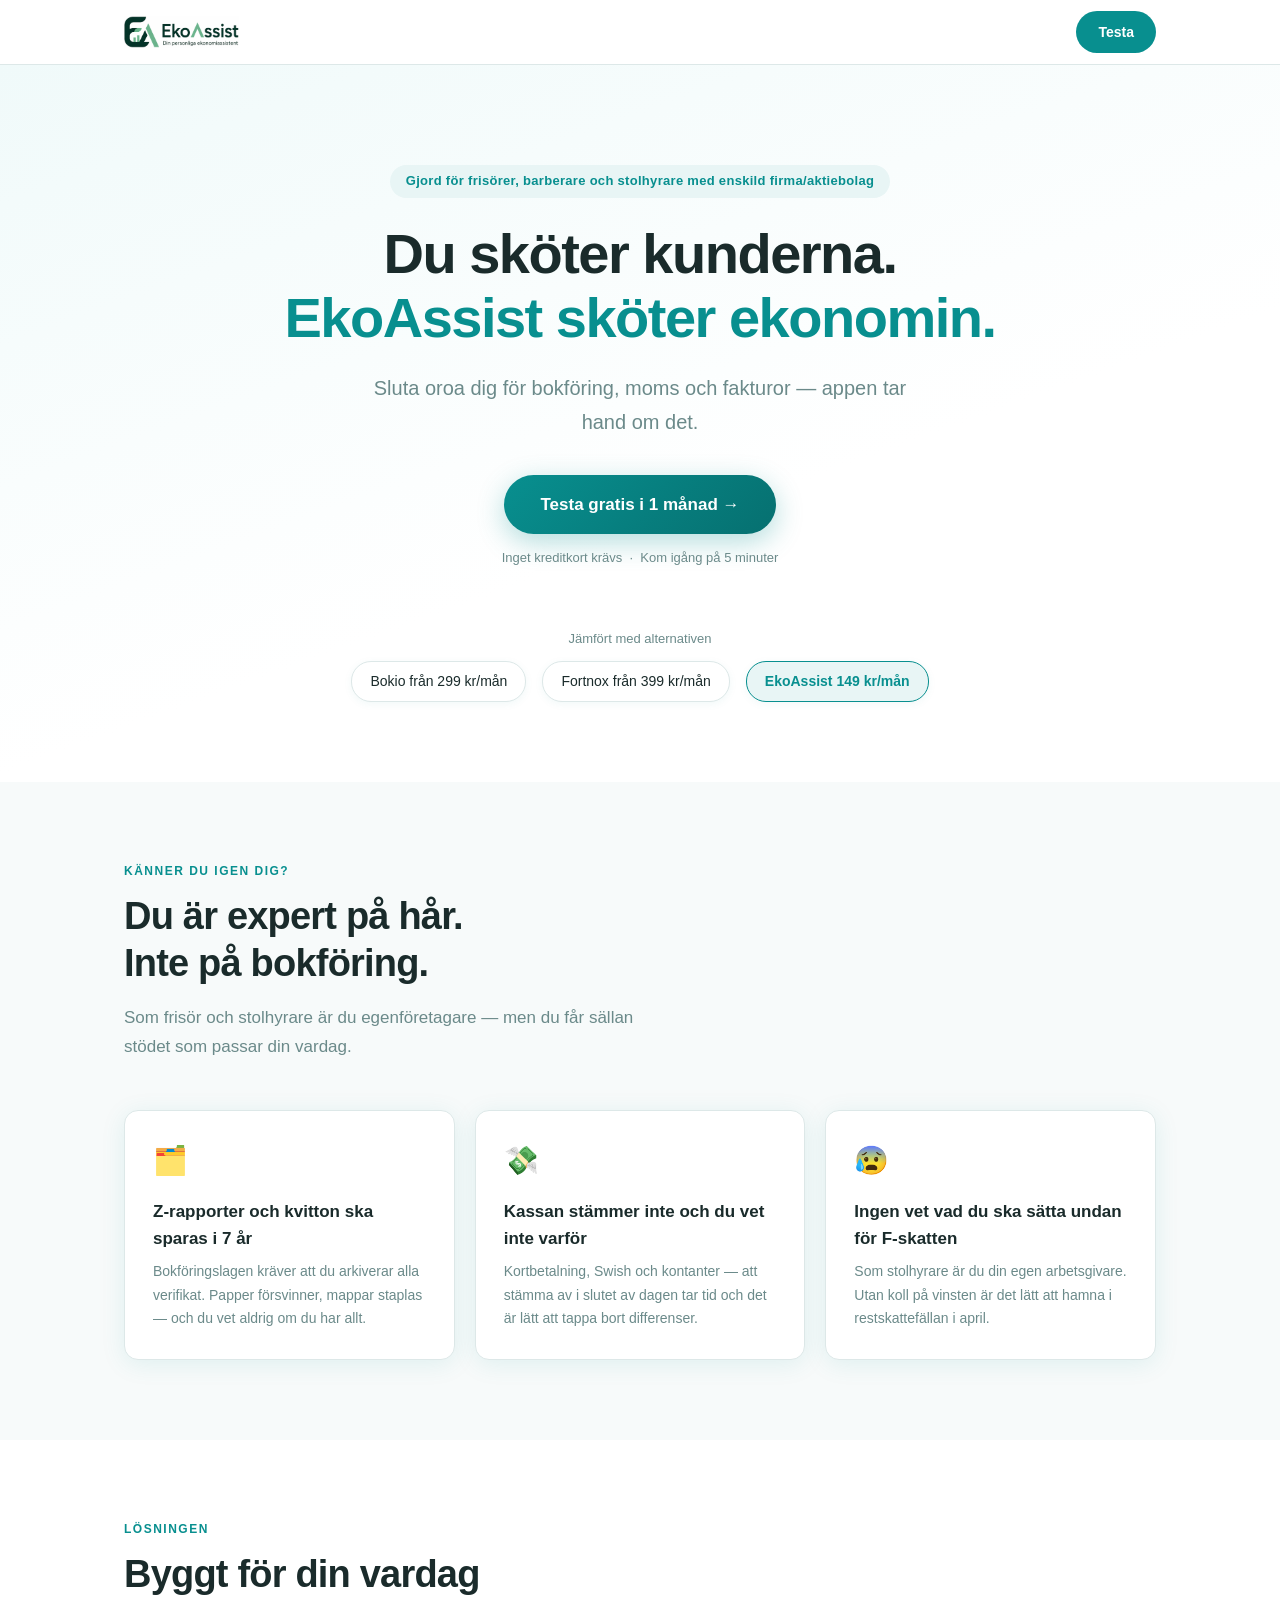
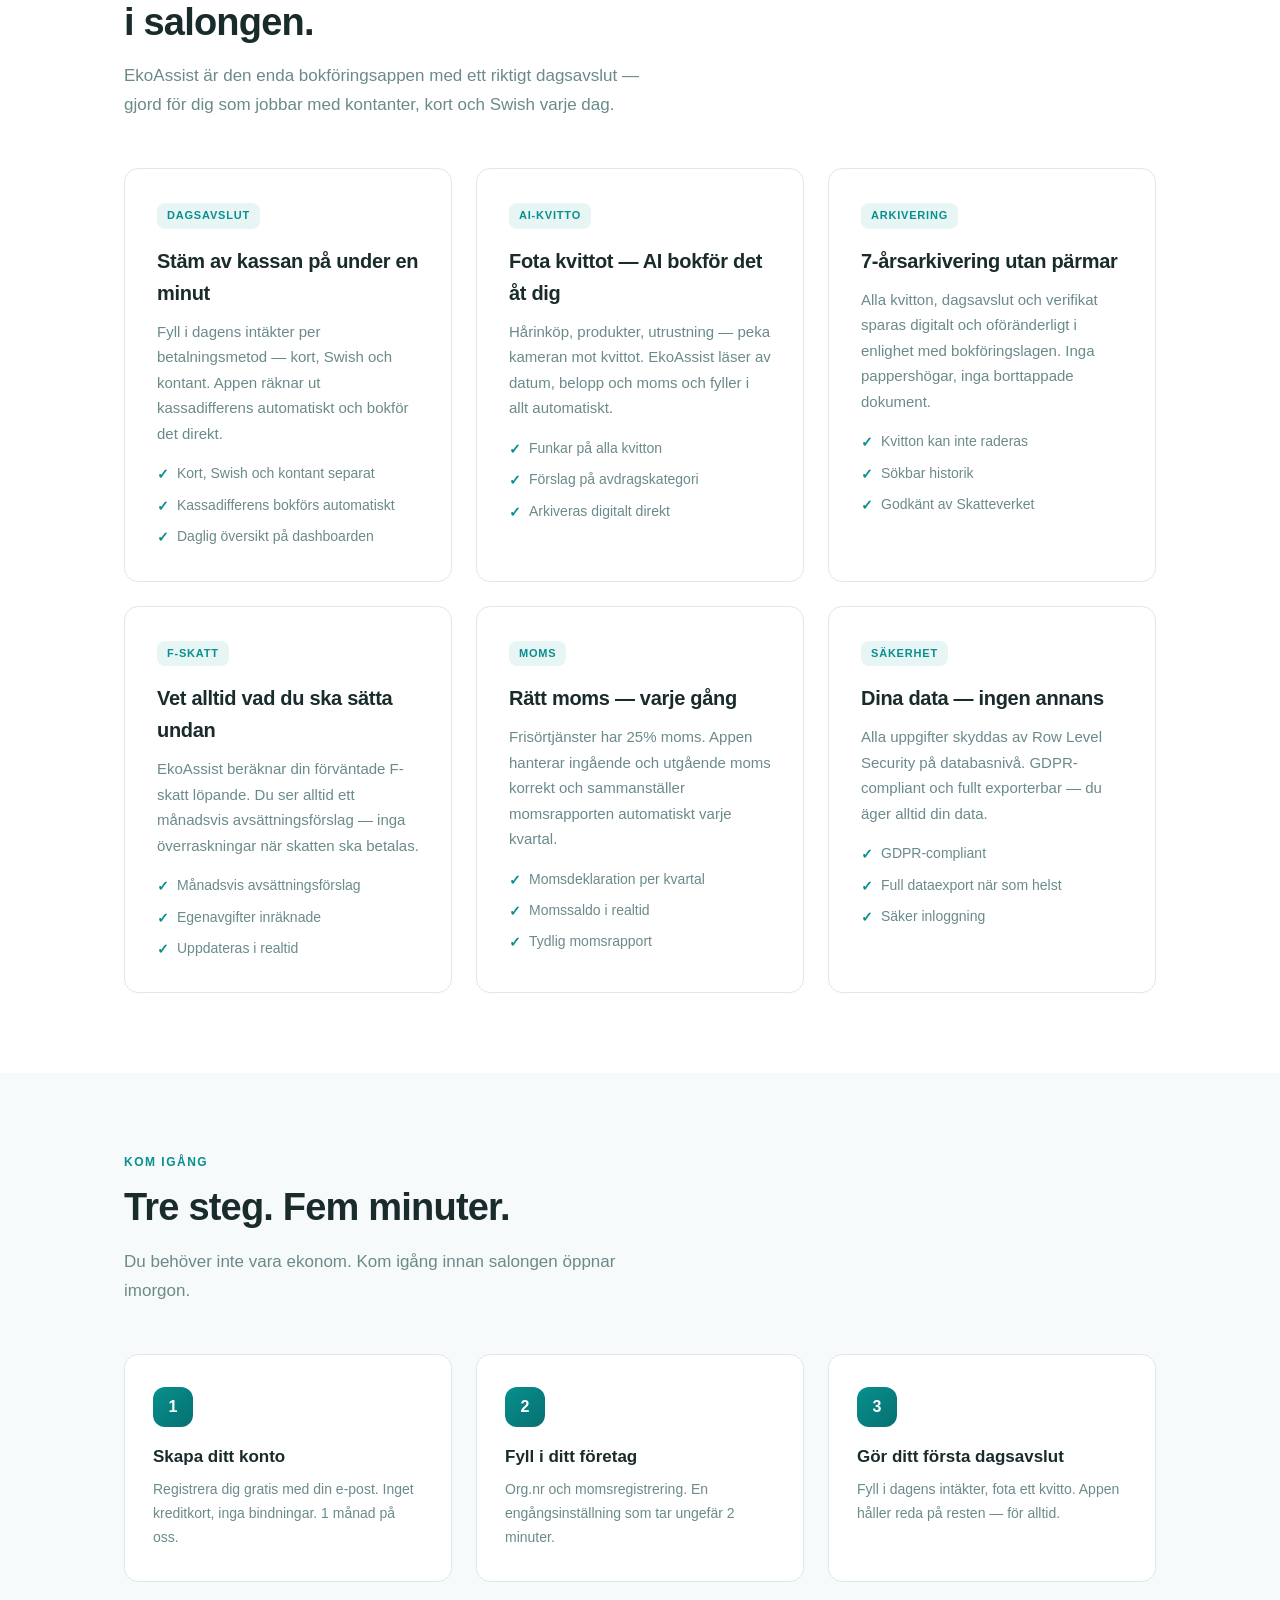
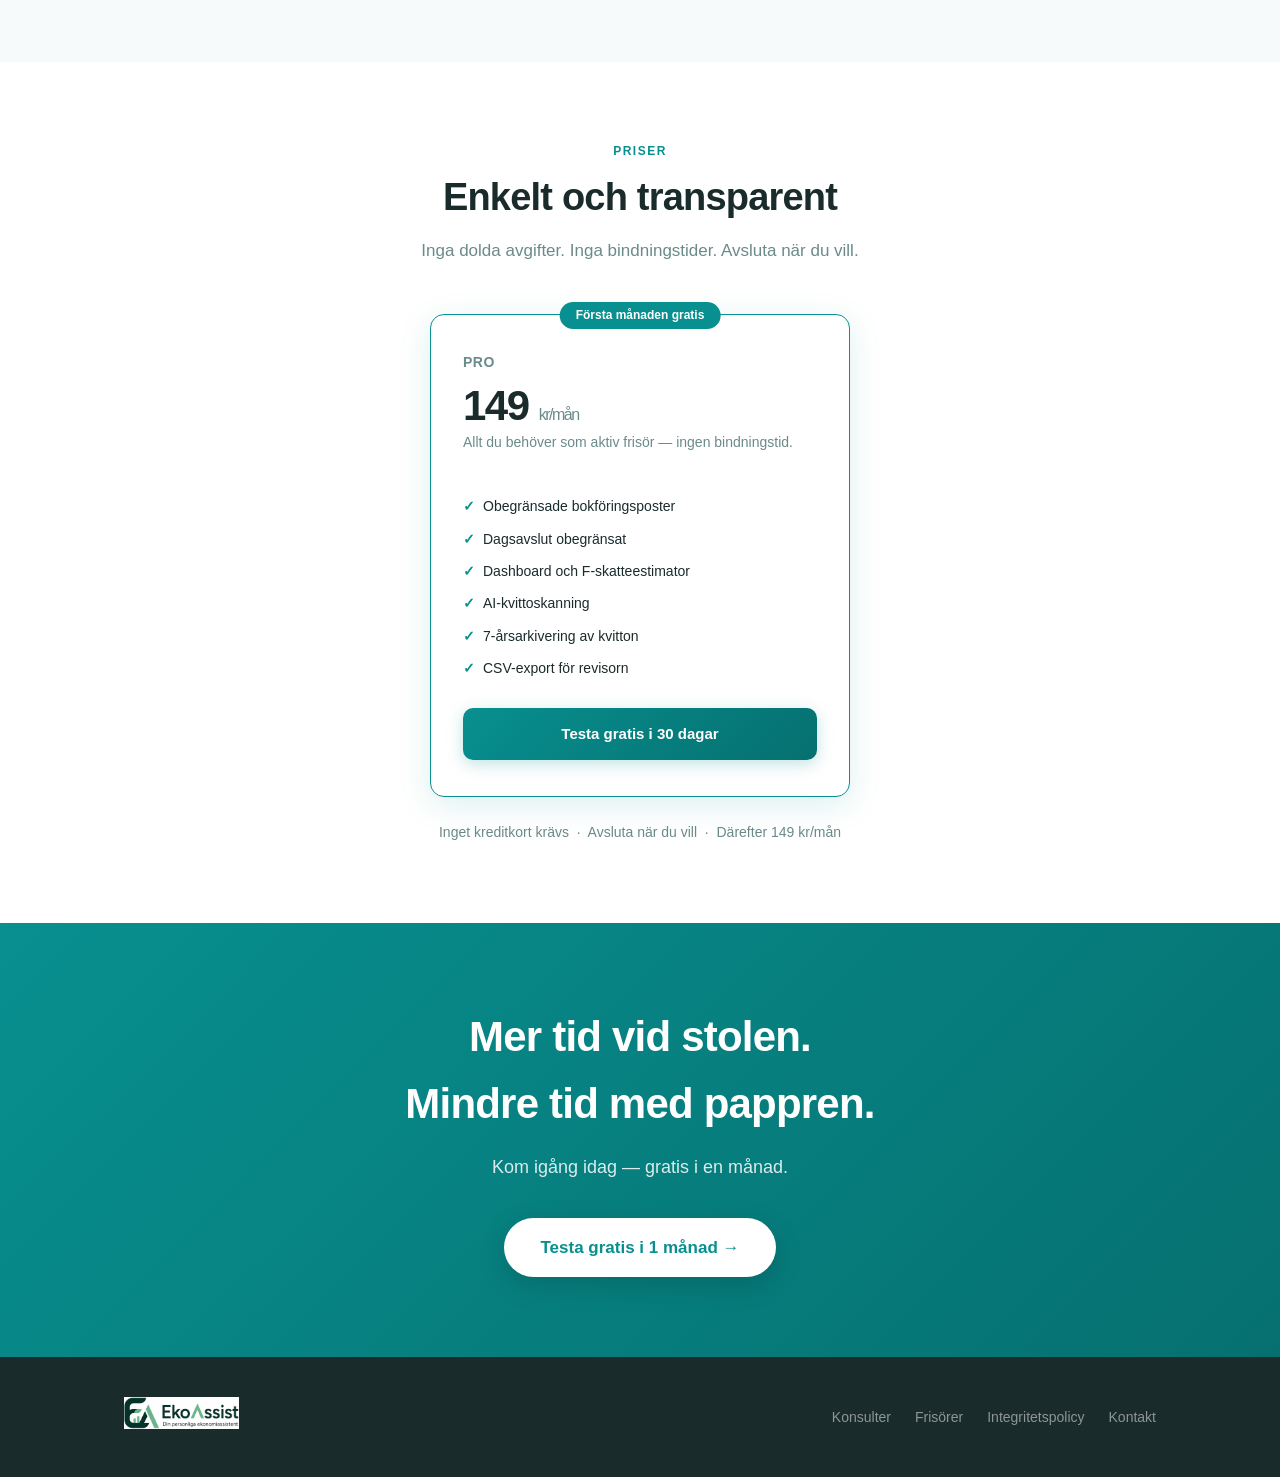
==== commit 3a382d5d: "Uppdatera logotyp och favicon på alla landningssidor - Startsidan: logotypen ersatt med EkoAssist hi" ====
--- a/frisor/index.html
+++ b/frisor/index.html
@@ -7,8 +7,8 @@
   <meta name="description" content="Dagsavslut, kvittoskanning och 7-årsarkivering. EkoAssist är bokföringsappen byggd för frisörer med enskild firma — smidig hantering av kassan varje dag." />
   <link rel="canonical" href="https://ekoassist.se/frisor" />
   <link rel="stylesheet" href="../assets/style.css" />
-  <link rel="icon" type="image/svg+xml" href="../assets/ekoassist-favicon.svg" />
-  <link rel="apple-touch-icon" href="../assets/ekoassist-favicon.svg" />
+  <link rel="icon" type="image/png" href="../assets/ekoassist-favicon.png" />
+  <link rel="apple-touch-icon" href="../assets/ekoassist-favicon.png" />
 
   <!-- Open Graph -->
   <meta property="og:title" content="EkoAssist — Bokföring för frisörer" />
@@ -22,8 +22,7 @@
   <nav>
     <div class="container nav-inner">
       <a class="logo" href="https://ekoassist.se">
-        <img src="../assets/ekoassist-favicon.svg" alt="" class="nav-icon">
-        Eko<span>Assist</span>
+        <img src="../assets/ekoassist-high-logotype.png" alt="EkoAssist" class="nav-logotype">
       </a>
       <a class="nav-cta" href="https://app.ekoassist.se">Testa</a>
     </div>
@@ -222,7 +221,7 @@
   <!-- FOOTER -->
   <footer>
     <div class="container footer-inner">
-      <div class="footer-logo">EkoAssist</div>
+      <div class="footer-logo"><img src="../assets/ekoassist-high-logotype.png" alt="EkoAssist"></div>
       <ul class="footer-links">
         <li><a href="/konsult">Konsulter</a></li>
         <li><a href="/frisor">Frisörer</a></li>
--- a/assets/style.css
+++ b/assets/style.css
@@ -70,6 +70,12 @@
   flex-shrink: 0;
 }
 
+.nav-logotype {
+  height: 32px;
+  width: auto;
+  flex-shrink: 0;
+}
+
 .nav-cta {
   background: var(--teal);
   color: var(--white);
@@ -522,10 +528,9 @@
   gap: 16px;
 }
 
-.footer-logo {
-  font-size: 18px;
-  font-weight: 800;
-  color: var(--white);
+.footer-logo img {
+  height: 32px;
+  width: auto;
 }
 
 .footer-links {
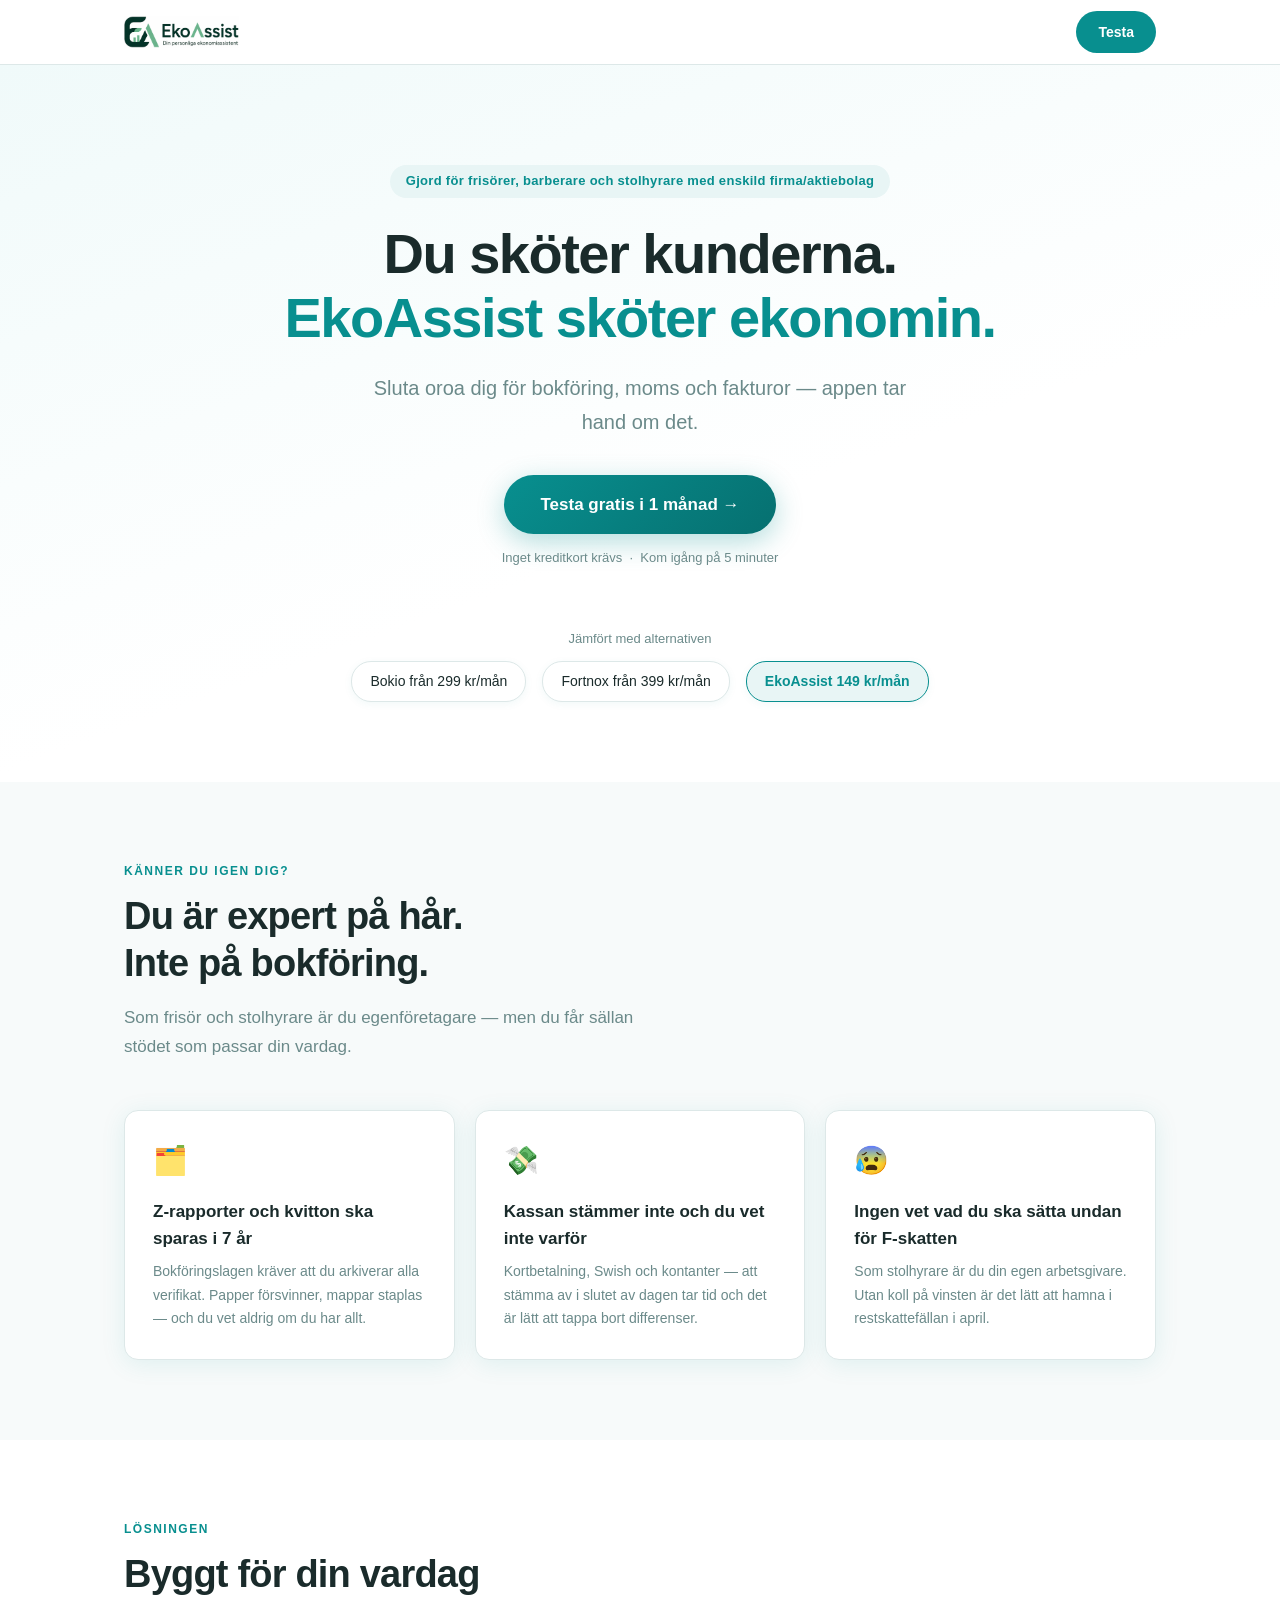
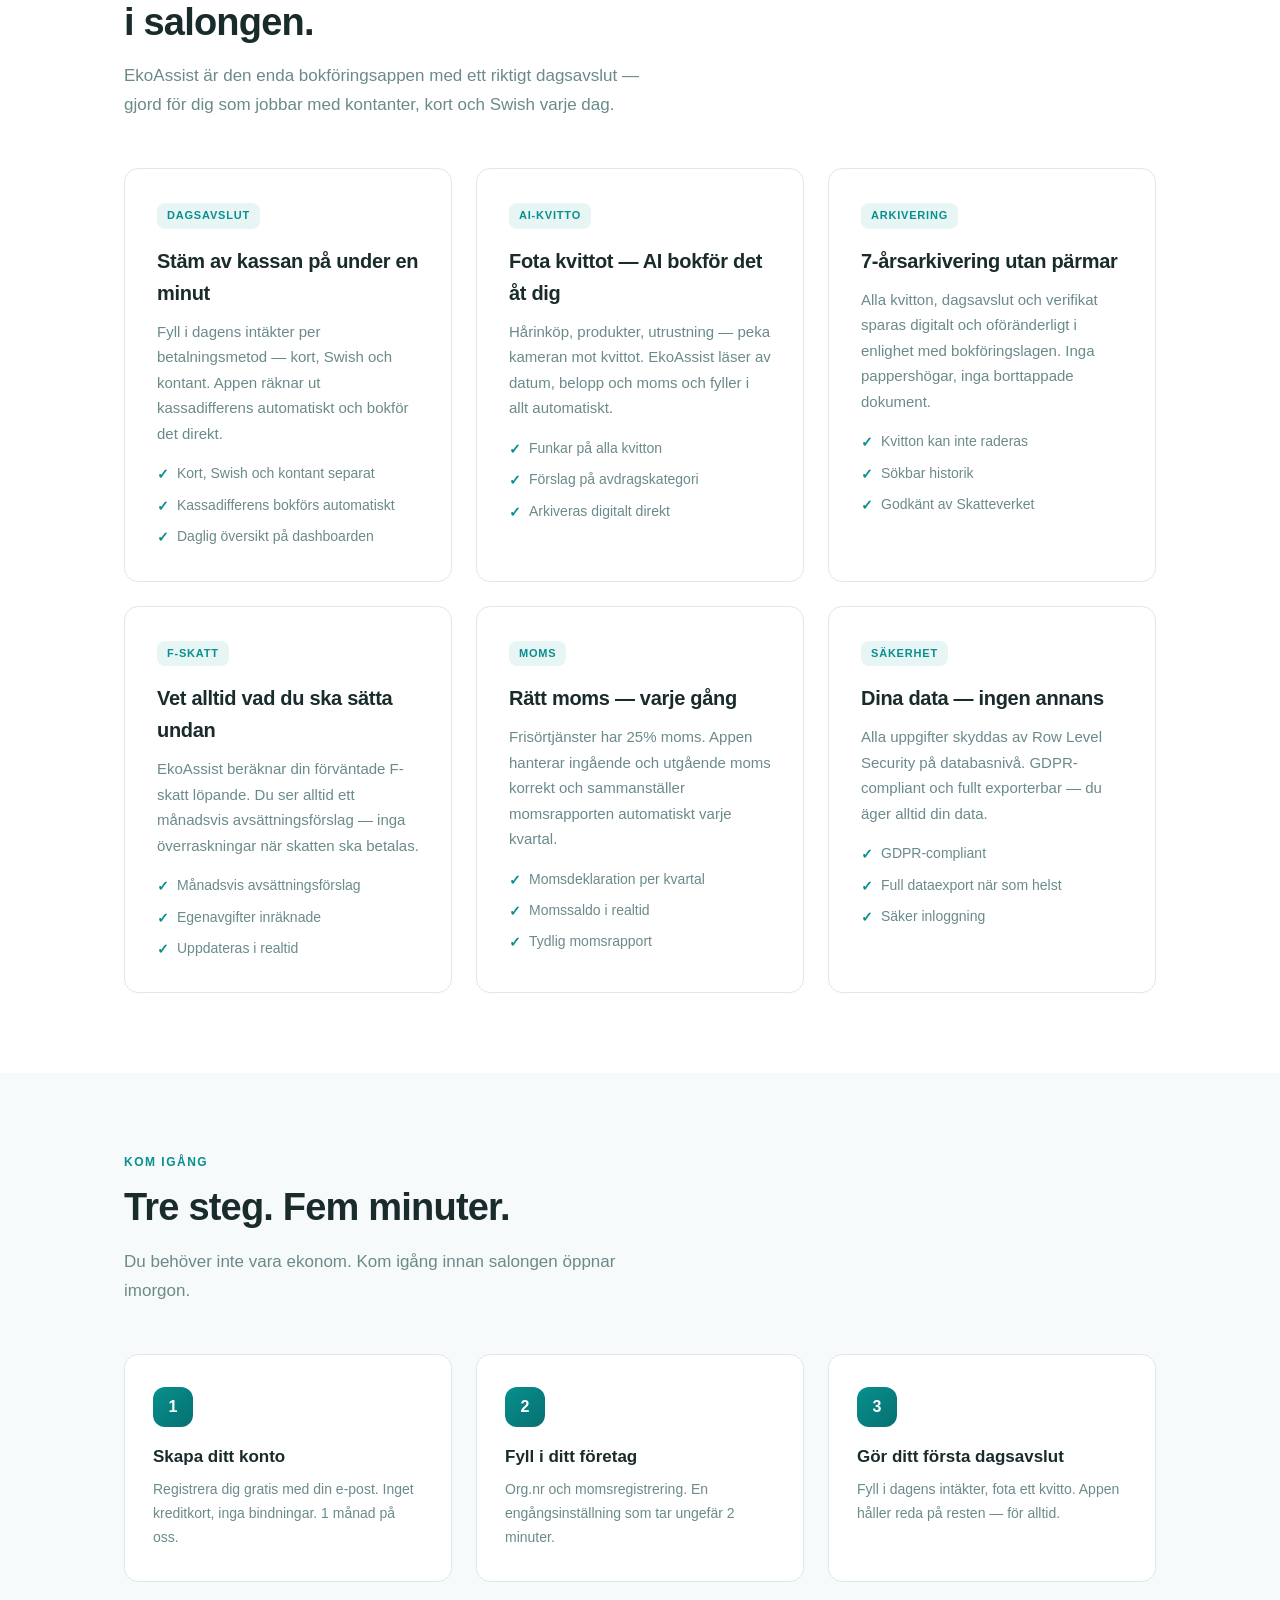
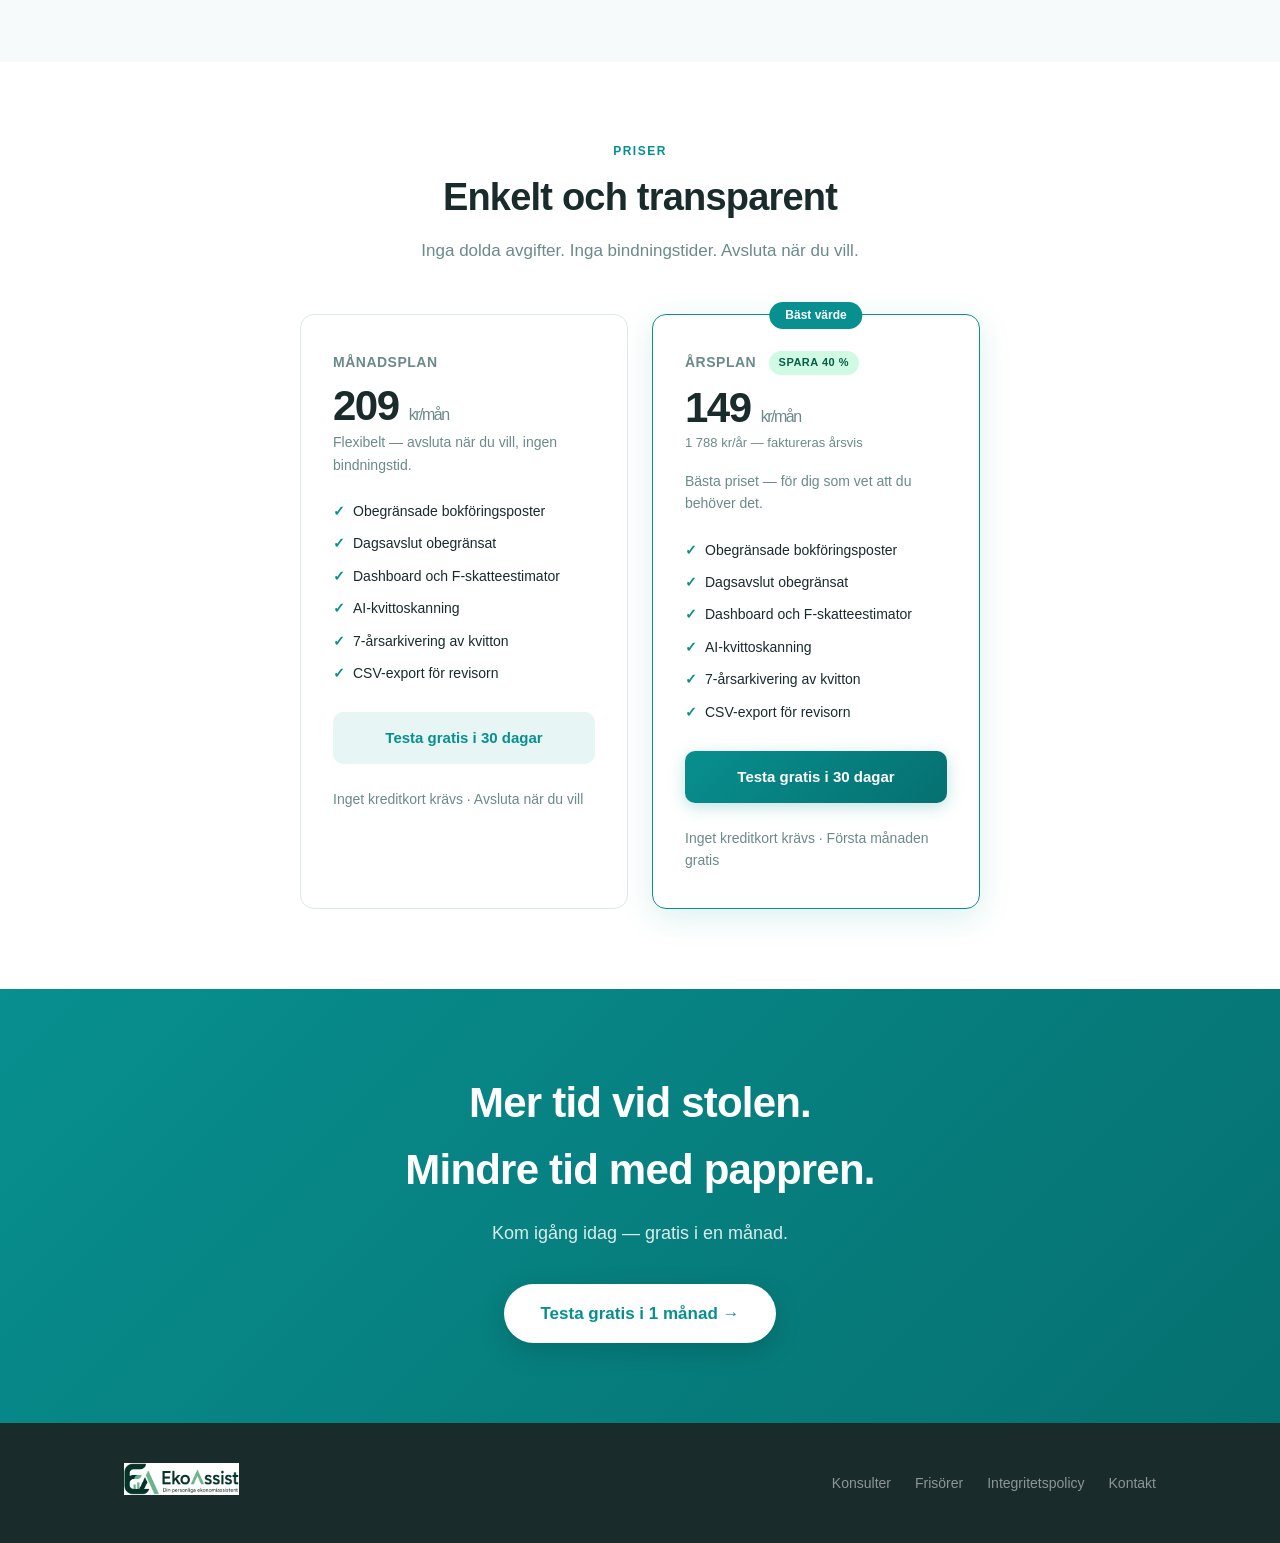
==== commit 6b7aa980: "Uppdatera prissättning: två priskort (månadsplan + årsplan) Ersätt enkelt priskort med månadsplan (2" ====
--- a/frisor/index.html
+++ b/frisor/index.html
@@ -24,7 +24,7 @@
       <a class="logo" href="https://ekoassist.se">
         <img src="../assets/ekoassist-high-logotype.png" alt="EkoAssist" class="nav-logotype">
       </a>
-      <a class="nav-cta" href="https://app.ekoassist.se">Testa</a>
+      <a class="nav-cta" href="https://app.ekoassist.se?signup=1">Testa</a>
     </div>
   </nav>
 
@@ -34,7 +34,7 @@
       <div class="badge">Gjord för frisörer, barberare och stolhyrare med enskild firma/aktiebolag</div>
       <h1>Du sköter kunderna.<br><em>EkoAssist sköter ekonomin.</em></h1>
       <p>Sluta oroa dig för bokföring, moms och fakturor — appen tar hand om det.</p>
-      <a class="hero-cta" href="https://app.ekoassist.se">
+      <a class="hero-cta" href="https://app.ekoassist.se?signup=1">
         Testa gratis i 1 månad →
       </a>
       <span class="hero-sub">Inget kreditkort krävs &nbsp;·&nbsp; Kom igång på 5 minuter</span>
@@ -186,13 +186,13 @@
       <div class="section-label">Priser</div>
       <h2 class="section-title">Enkelt och transparent</h2>
       <p class="section-sub" style="margin: 0 auto;">Inga dolda avgifter. Inga bindningstider. Avsluta när du vill.</p>
-      <div class="pricing-grid pricing-single">
-
-        <div class="price-card featured">
-          <div class="featured-badge">Första månaden gratis</div>
-          <div class="price-name">Pro</div>
-          <div class="price-amount">149 <span>kr/mån</span></div>
-          <div class="price-desc">Allt du behöver som aktiv frisör — ingen bindningstid.</div>
+      <div class="pricing-grid">
+
+        <!-- Månadsplan -->
+        <div class="price-card">
+          <div class="price-name">Månadsplan</div>
+          <div class="price-amount">209 <span>kr/mån</span></div>
+          <div class="price-desc">Flexibelt — avsluta när du vill, ingen bindningstid.</div>
           <ul class="price-features">
             <li>Obegränsade bokföringsposter</li>
             <li>Dagsavslut obegränsat</li>
@@ -201,11 +201,30 @@
             <li>7-årsarkivering av kvitton</li>
             <li>CSV-export för revisorn</li>
           </ul>
-          <a class="price-btn primary" href="https://app.ekoassist.se">Testa gratis i 30 dagar</a>
-        </div>
-
-      </div>
-      <p class="pricing-note">Inget kreditkort krävs &nbsp;·&nbsp; Avsluta när du vill &nbsp;·&nbsp; Därefter 149 kr/mån</p>
+          <a class="price-btn secondary" href="https://app.ekoassist.se?signup=1">Testa gratis i 30 dagar</a>
+          <p class="pricing-note">Inget kreditkort krävs · Avsluta när du vill</p>
+        </div>
+
+        <!-- Årsplan (featured) -->
+        <div class="price-card featured">
+          <div class="featured-badge">Bäst värde</div>
+          <div class="price-name">Årsplan <span class="save-badge">Spara 40 %</span></div>
+          <div class="price-amount">149 <span>kr/mån</span></div>
+          <div class="price-annual-total">1 788 kr/år — faktureras årsvis</div>
+          <div class="price-desc">Bästa priset — för dig som vet att du behöver det.</div>
+          <ul class="price-features">
+            <li>Obegränsade bokföringsposter</li>
+            <li>Dagsavslut obegränsat</li>
+            <li>Dashboard och F-skatteestimator</li>
+            <li>AI-kvittoskanning</li>
+            <li>7-årsarkivering av kvitton</li>
+            <li>CSV-export för revisorn</li>
+          </ul>
+          <a class="price-btn primary" href="https://app.ekoassist.se?signup=1">Testa gratis i 30 dagar</a>
+          <p class="pricing-note">Inget kreditkort krävs · Första månaden gratis</p>
+        </div>
+
+      </div>
     </div>
   </section>
 
@@ -214,7 +233,7 @@
     <div class="container">
       <h2>Mer tid vid stolen.<br>Mindre tid med pappren.</h2>
       <p>Kom igång idag — gratis i en månad.</p>
-      <a class="cta-white" href="https://app.ekoassist.se">Testa gratis i 1 månad →</a>
+      <a class="cta-white" href="https://app.ekoassist.se?signup=1">Testa gratis i 1 månad →</a>
     </div>
   </section>
 
--- a/assets/style.css
+++ b/assets/style.css
@@ -477,6 +477,24 @@
   color: var(--muted);
 }
 
+.price-annual-total {
+  font-size: 13px;
+  color: var(--muted);
+  margin-bottom: 16px;
+}
+
+.save-badge {
+  display: inline-block;
+  background: #D1FAE5;
+  color: #065F46;
+  font-size: 11px;
+  font-weight: 700;
+  padding: 3px 10px;
+  border-radius: 20px;
+  margin-left: 8px;
+  vertical-align: middle;
+}
+
 /* ── CTA banner ─────────────────────────────────────────── */
 .cta-banner {
   background: linear-gradient(135deg, var(--teal) 0%, var(--teal-dark) 100%);
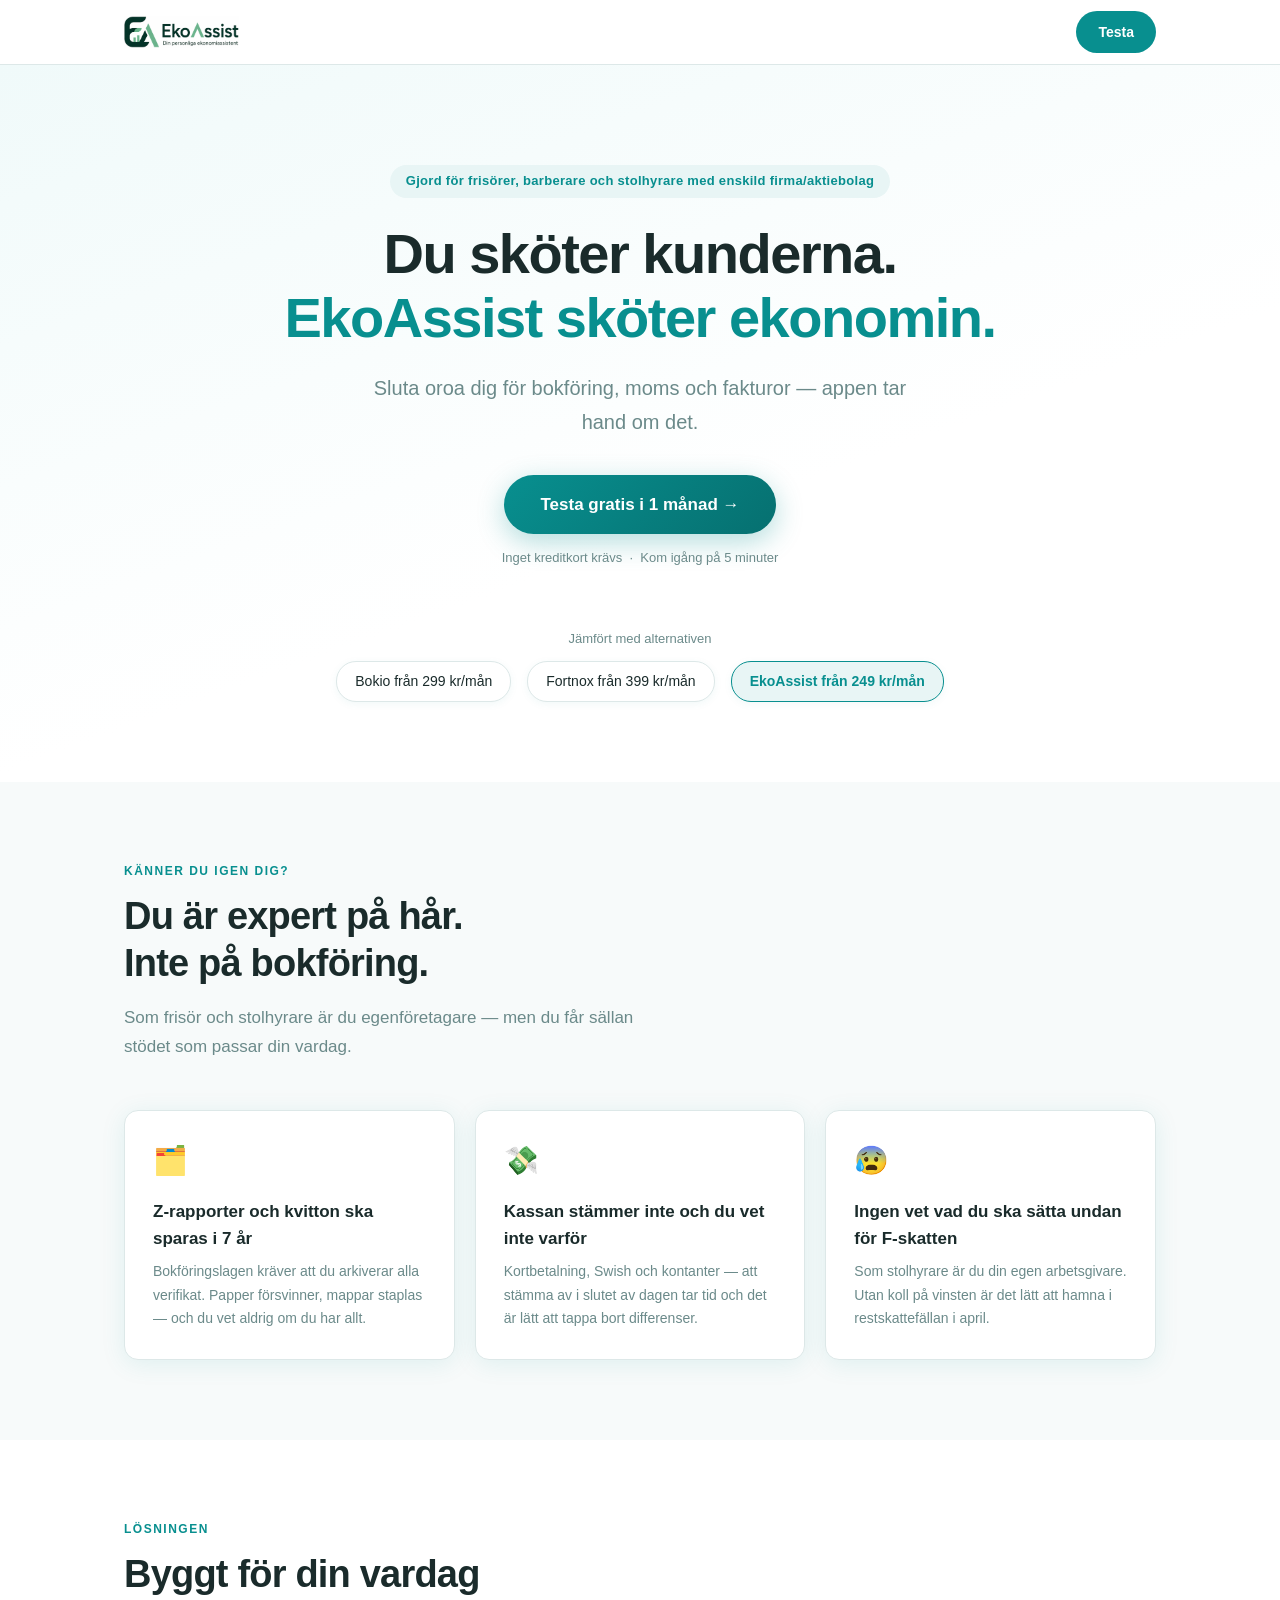
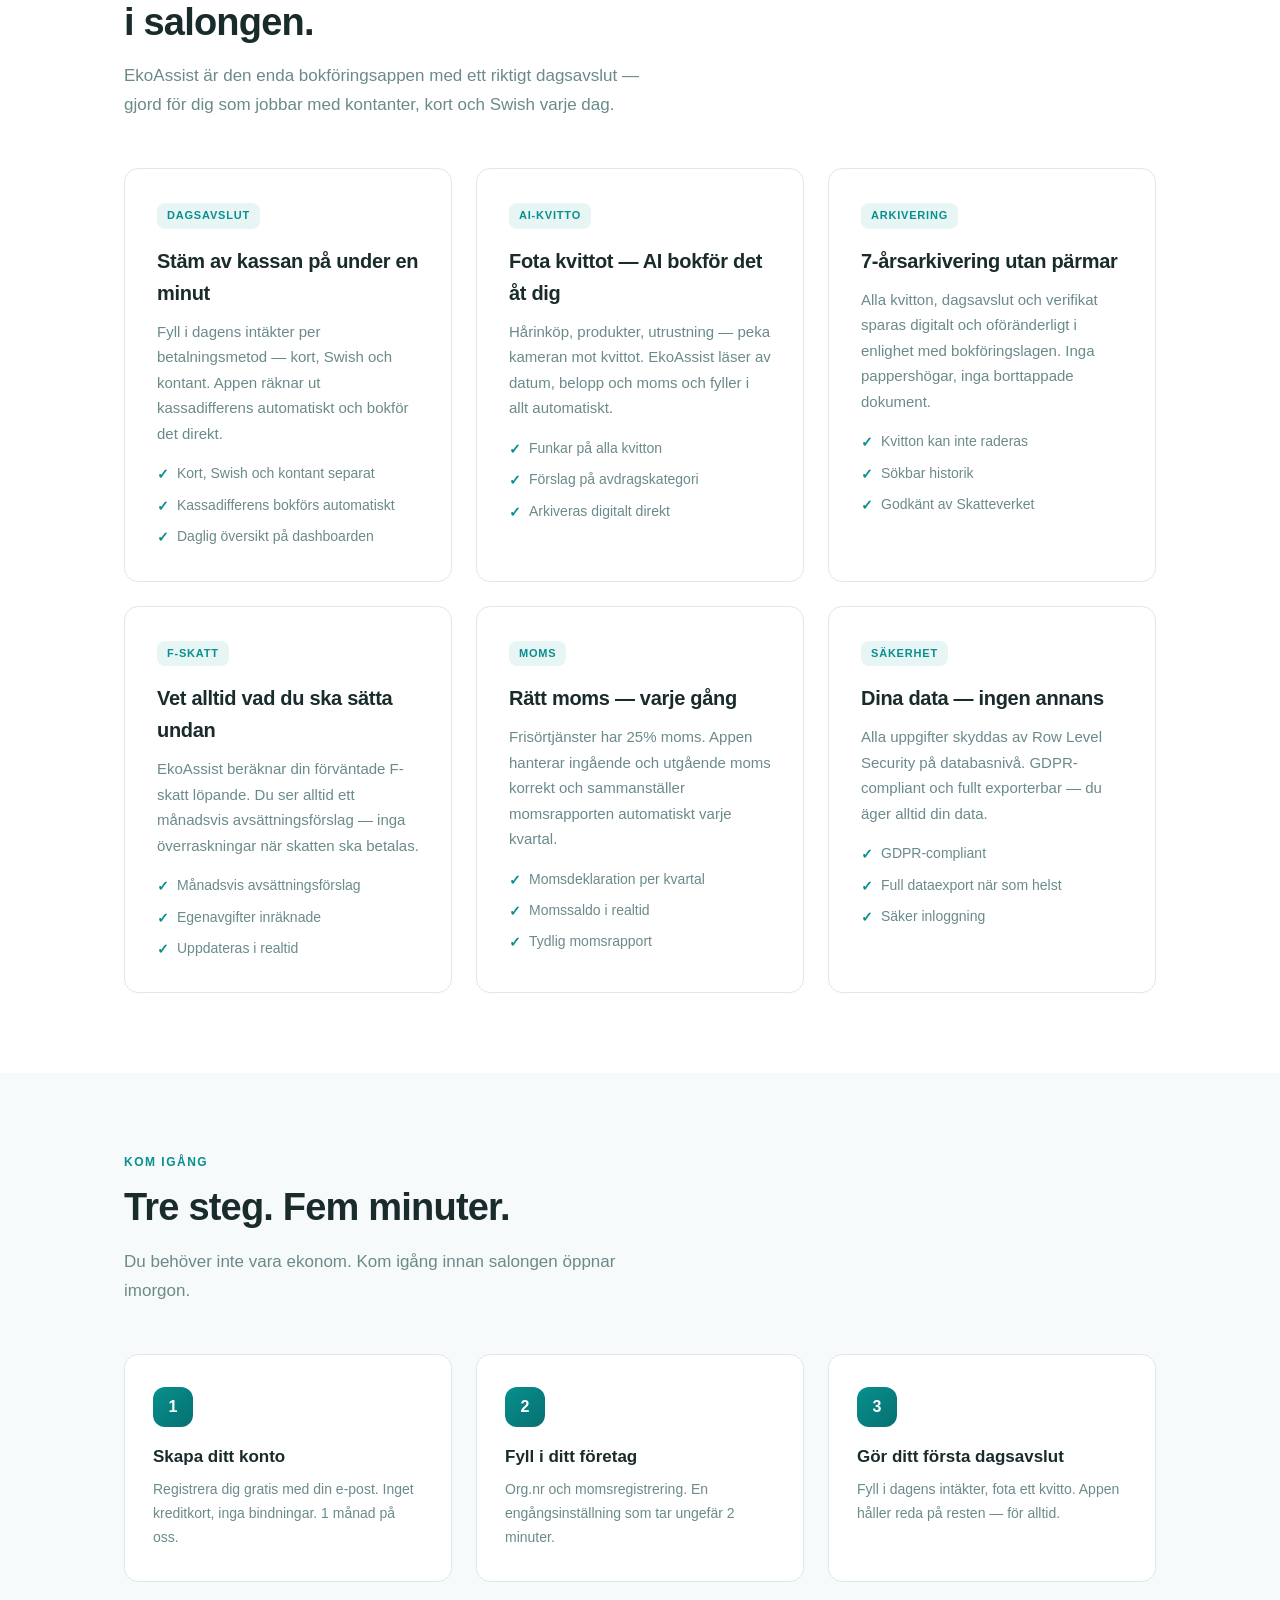
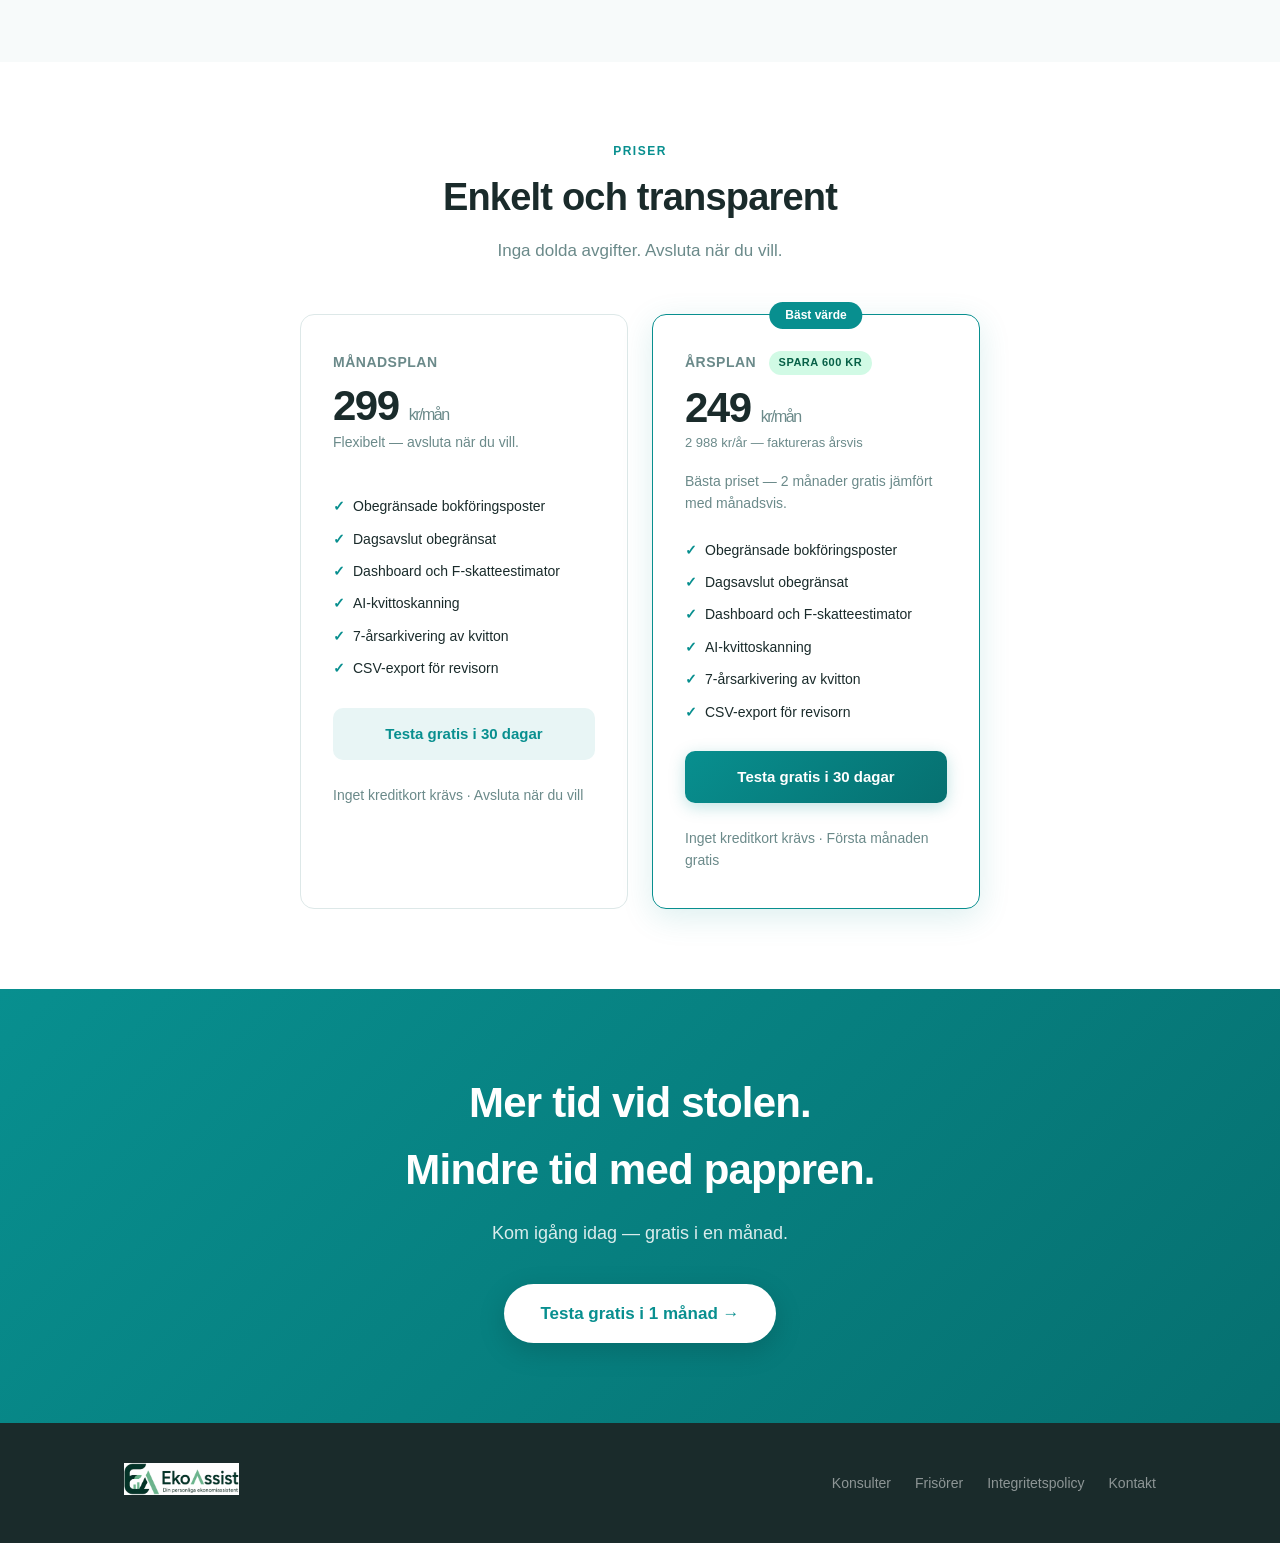
==== commit a8ffd2b9: "Frisörnisch + ny pristruktur: 299/249 kr · copy uppdaterat - index.html: problemsektion "Du är exper" ====
--- a/frisor/index.html
+++ b/frisor/index.html
@@ -44,7 +44,7 @@
         <div class="vs-row">
           <div class="vs-chip">Bokio från 299 kr/mån</div>
           <div class="vs-chip">Fortnox från 399 kr/mån</div>
-          <div class="vs-chip highlight">EkoAssist 149 kr/mån</div>
+          <div class="vs-chip highlight">EkoAssist från 249 kr/mån</div>
         </div>
       </div>
     </div>
@@ -185,14 +185,14 @@
     <div class="container">
       <div class="section-label">Priser</div>
       <h2 class="section-title">Enkelt och transparent</h2>
-      <p class="section-sub" style="margin: 0 auto;">Inga dolda avgifter. Inga bindningstider. Avsluta när du vill.</p>
+      <p class="section-sub" style="margin: 0 auto;">Inga dolda avgifter. Avsluta när du vill.</p>
       <div class="pricing-grid">
 
         <!-- Månadsplan -->
         <div class="price-card">
           <div class="price-name">Månadsplan</div>
-          <div class="price-amount">209 <span>kr/mån</span></div>
-          <div class="price-desc">Flexibelt — avsluta när du vill, ingen bindningstid.</div>
+          <div class="price-amount">299 <span>kr/mån</span></div>
+          <div class="price-desc">Flexibelt — avsluta när du vill.</div>
           <ul class="price-features">
             <li>Obegränsade bokföringsposter</li>
             <li>Dagsavslut obegränsat</li>
@@ -208,10 +208,10 @@
         <!-- Årsplan (featured) -->
         <div class="price-card featured">
           <div class="featured-badge">Bäst värde</div>
-          <div class="price-name">Årsplan <span class="save-badge">Spara 40 %</span></div>
-          <div class="price-amount">149 <span>kr/mån</span></div>
-          <div class="price-annual-total">1 788 kr/år — faktureras årsvis</div>
-          <div class="price-desc">Bästa priset — för dig som vet att du behöver det.</div>
+          <div class="price-name">Årsplan <span class="save-badge">Spara 600 kr</span></div>
+          <div class="price-amount">249 <span>kr/mån</span></div>
+          <div class="price-annual-total">2 988 kr/år — faktureras årsvis</div>
+          <div class="price-desc">Bästa priset — 2 månader gratis jämfört med månadsvis.</div>
           <ul class="price-features">
             <li>Obegränsade bokföringsposter</li>
             <li>Dagsavslut obegränsat</li>
@@ -245,7 +245,7 @@
         <li><a href="/konsult">Konsulter</a></li>
         <li><a href="/frisor">Frisörer</a></li>
         <li><a href="https://app.ekoassist.se/integritetspolicy">Integritetspolicy</a></li>
-        <li><a href="mailto:hej@ekoassist.se">Kontakt</a></li>
+        <li><a href="mailto:support@ekoassist.se">Kontakt</a></li>
       </ul>
     </div>
   </footer>
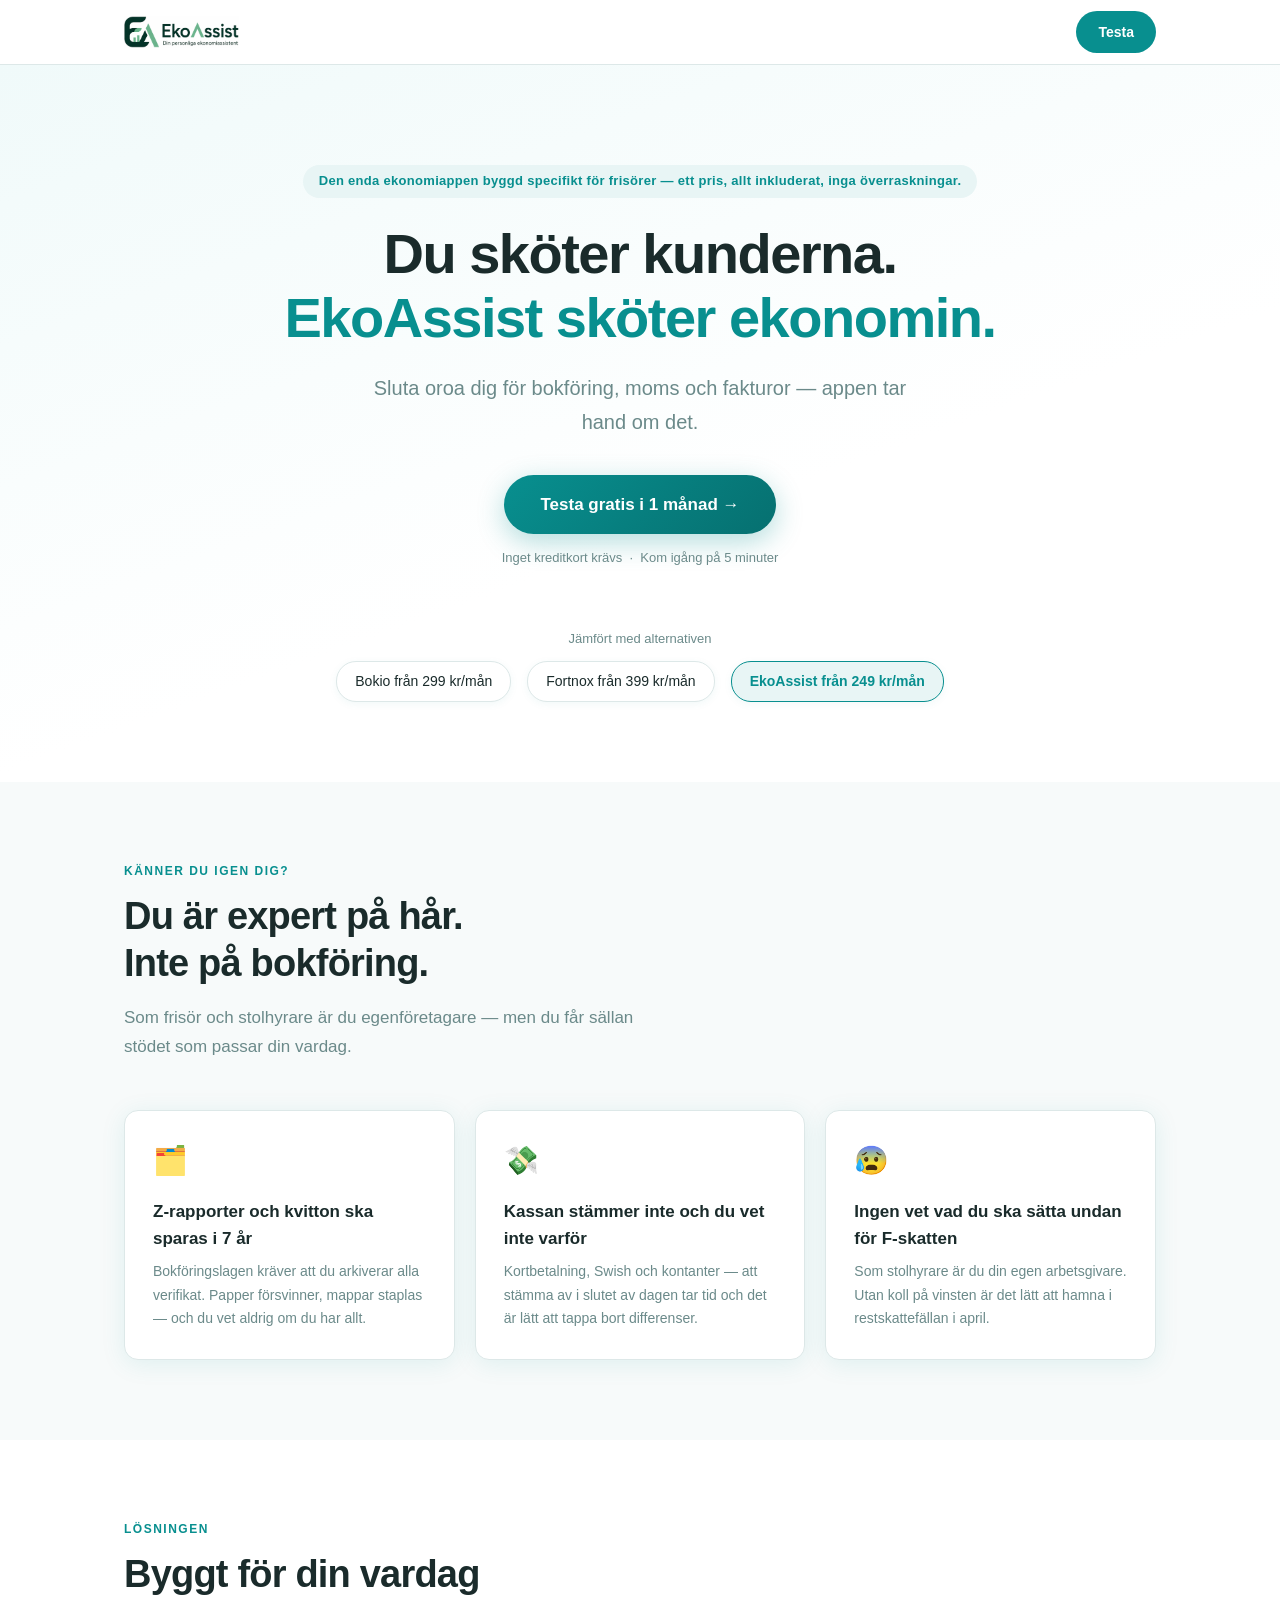
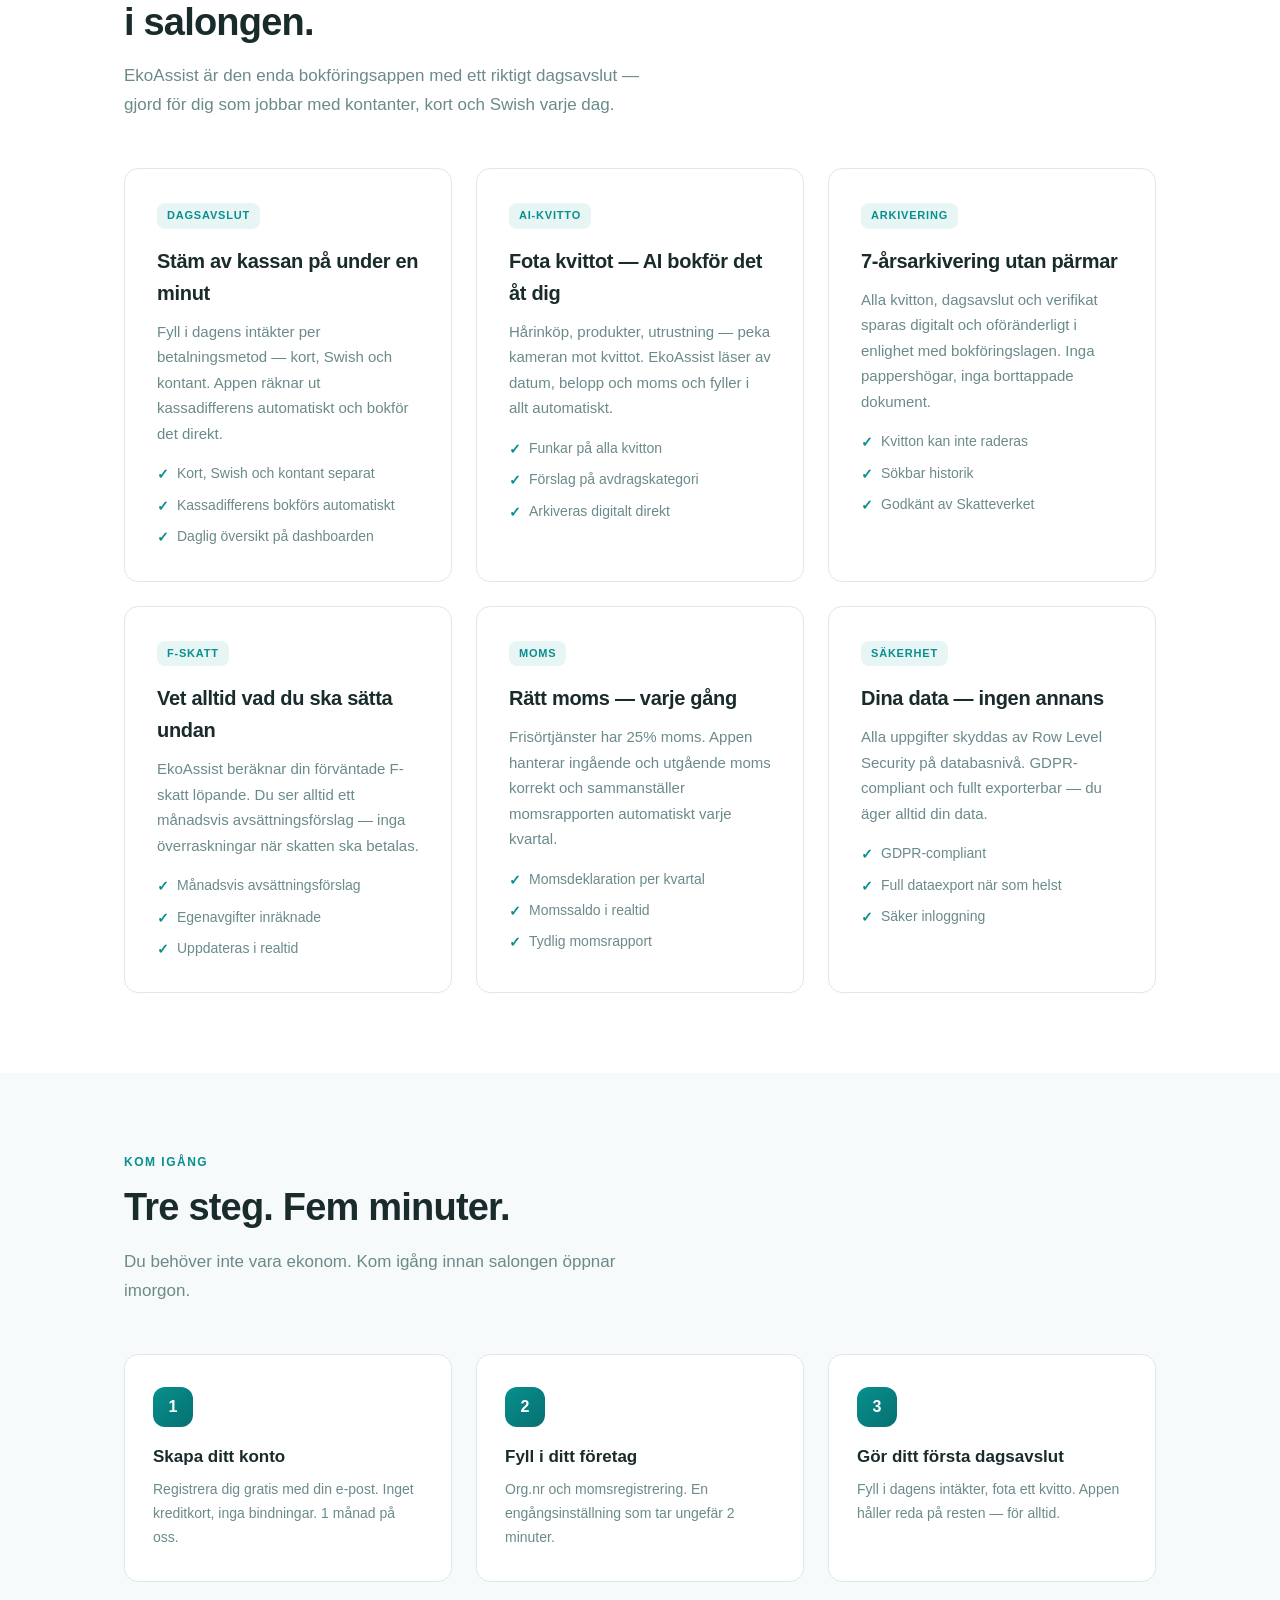
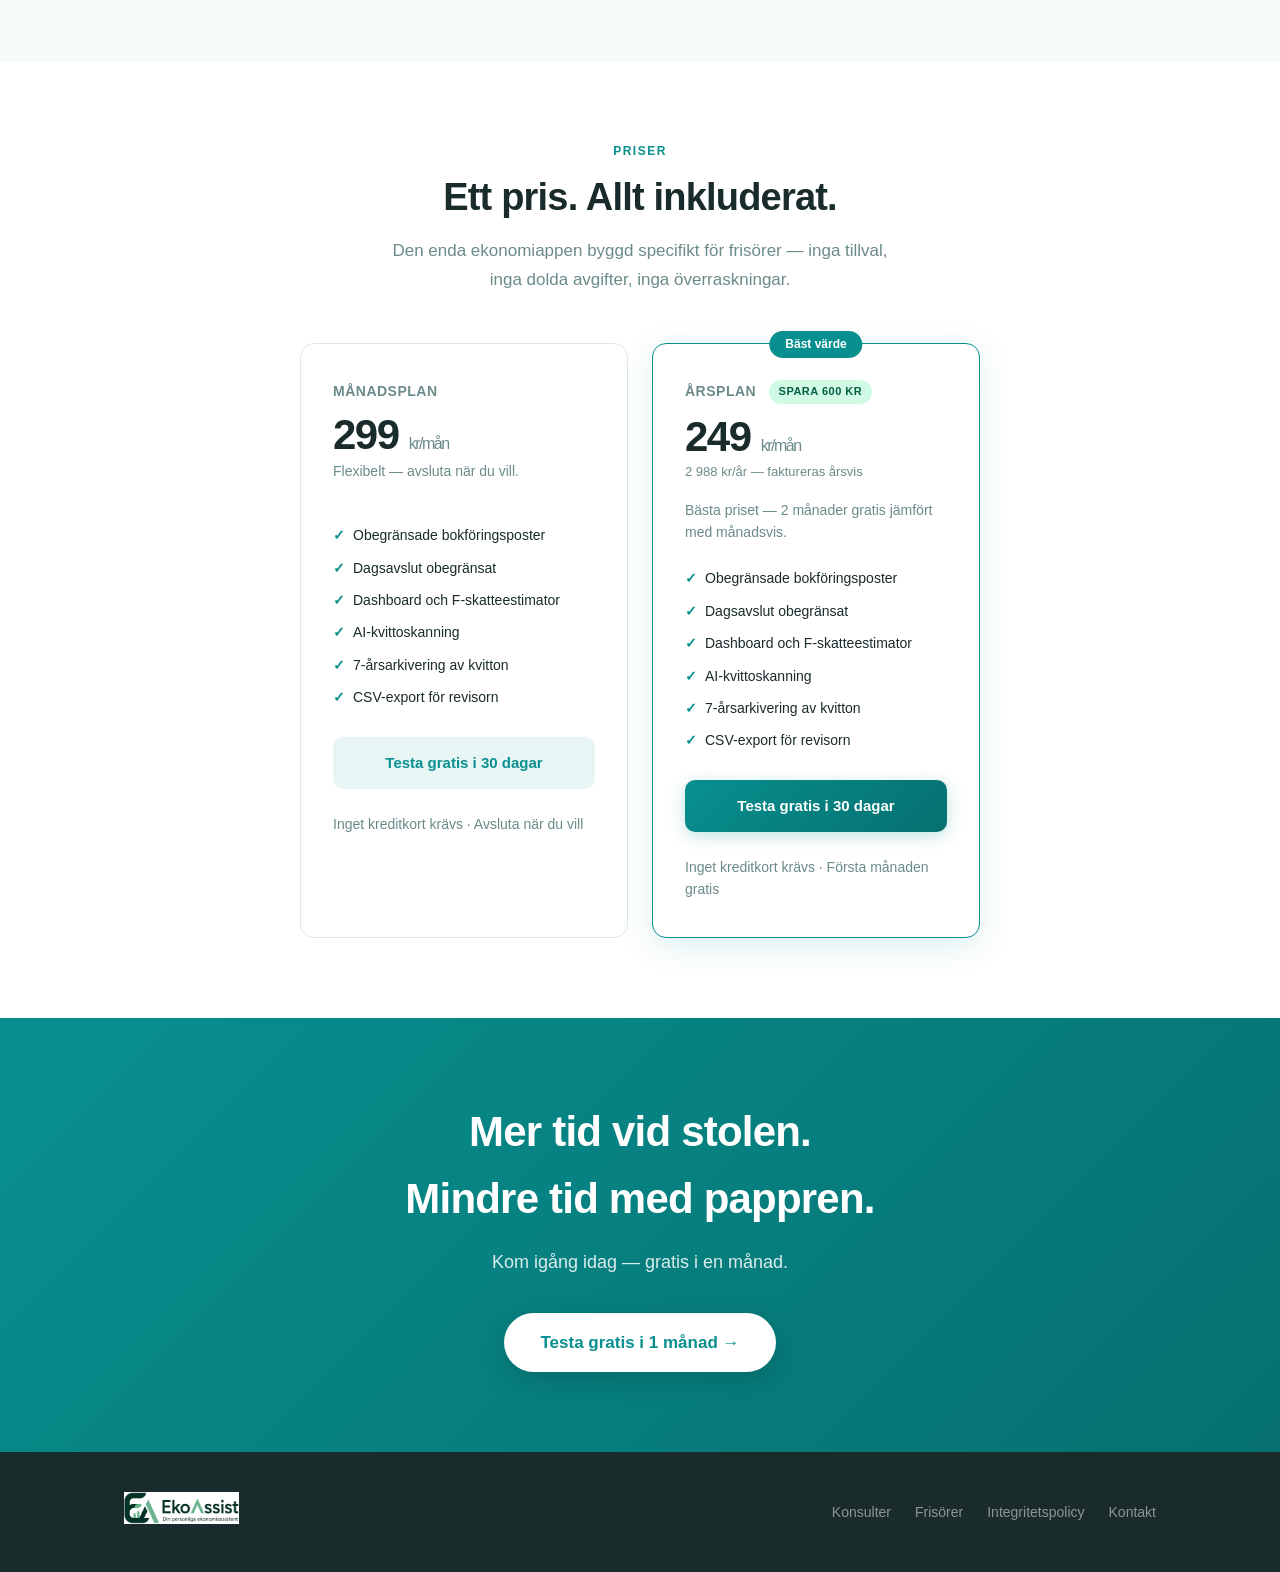
==== commit 6e1b4f9a: "Positionering: "den enda appen byggd specifikt för frisörer" - frisor/index.html: hero-badge + priss" ====
--- a/frisor/index.html
+++ b/frisor/index.html
@@ -31,7 +31,7 @@
   <!-- HERO -->
   <section class="hero">
     <div class="container">
-      <div class="badge">Gjord för frisörer, barberare och stolhyrare med enskild firma/aktiebolag</div>
+      <div class="badge">Den enda ekonomiappen byggd specifikt för frisörer — ett pris, allt inkluderat, inga överraskningar.</div>
       <h1>Du sköter kunderna.<br><em>EkoAssist sköter ekonomin.</em></h1>
       <p>Sluta oroa dig för bokföring, moms och fakturor — appen tar hand om det.</p>
       <a class="hero-cta" href="https://app.ekoassist.se?signup=1">
@@ -184,8 +184,8 @@
   <section class="pricing">
     <div class="container">
       <div class="section-label">Priser</div>
-      <h2 class="section-title">Enkelt och transparent</h2>
-      <p class="section-sub" style="margin: 0 auto;">Inga dolda avgifter. Avsluta när du vill.</p>
+      <h2 class="section-title">Ett pris. Allt inkluderat.</h2>
+      <p class="section-sub" style="margin: 0 auto;">Den enda ekonomiappen byggd specifikt för frisörer — inga tillval, inga dolda avgifter, inga överraskningar.</p>
       <div class="pricing-grid">
 
         <!-- Månadsplan -->
